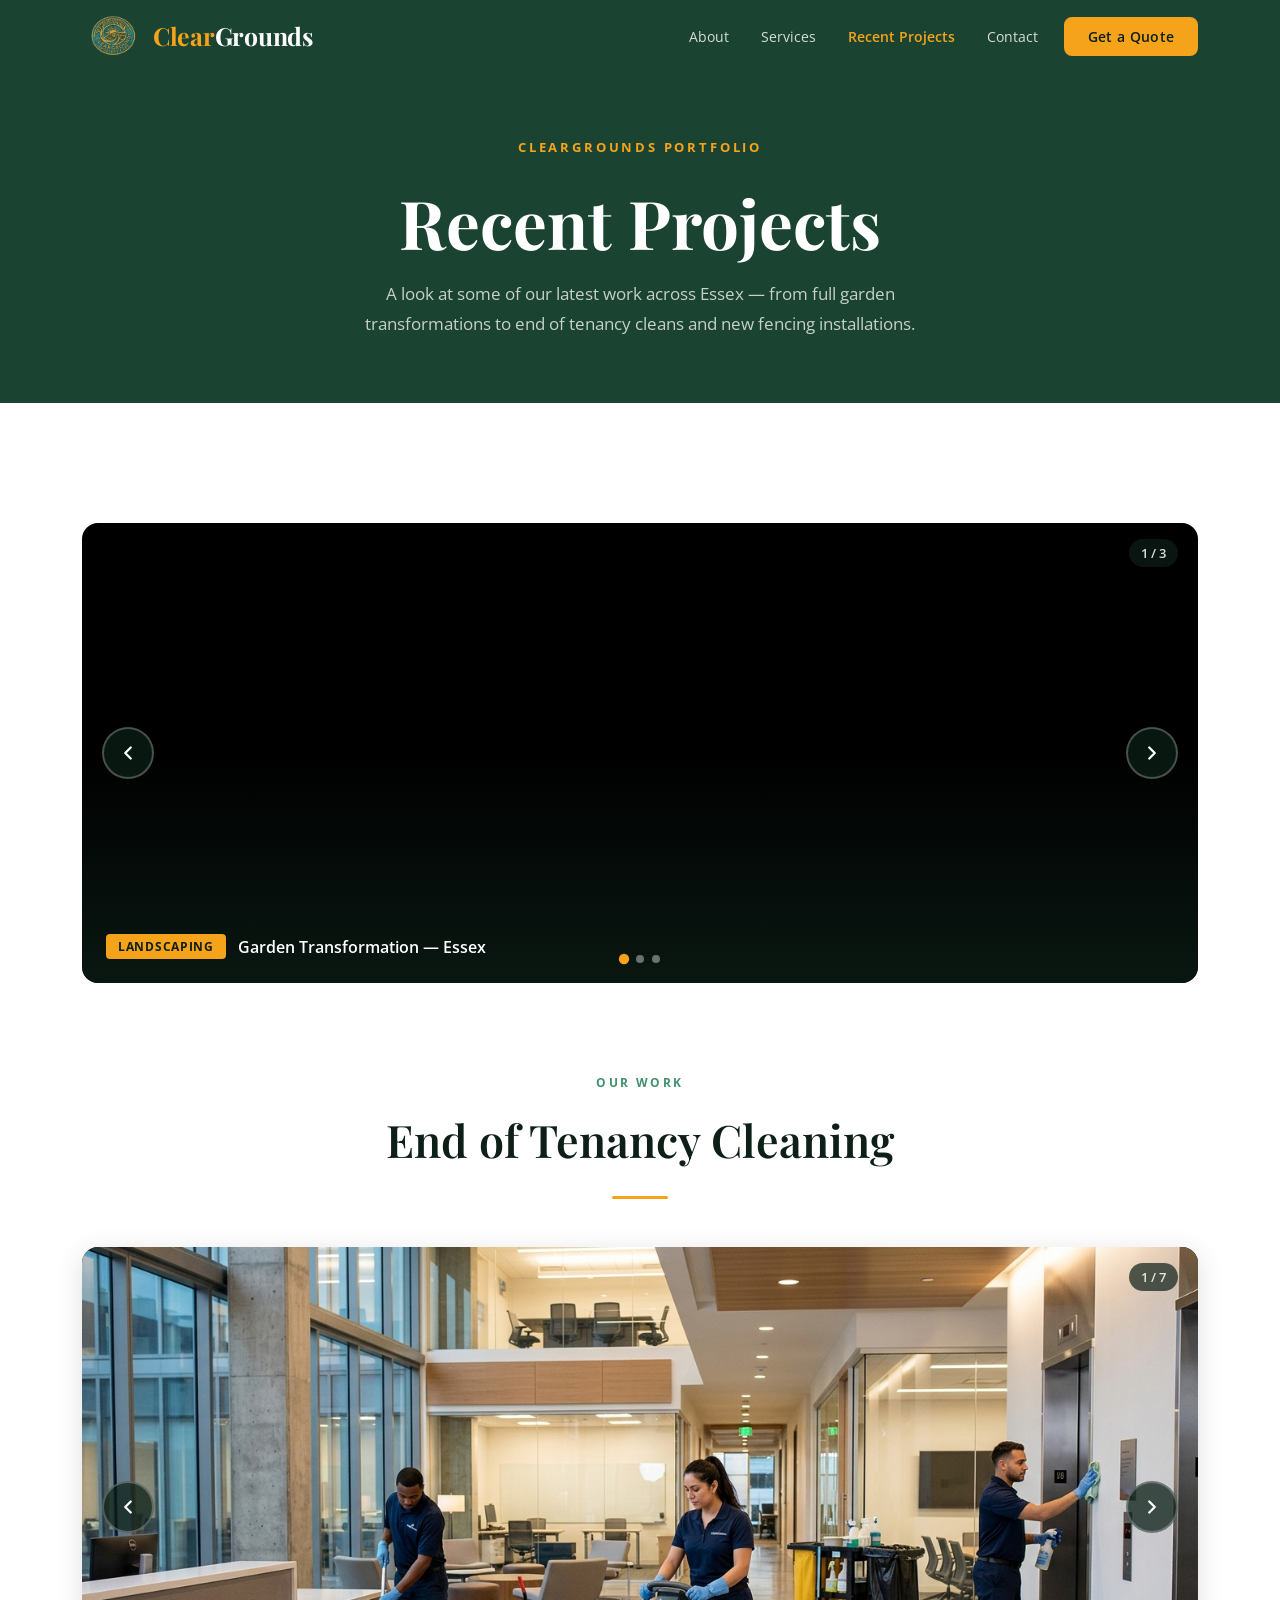
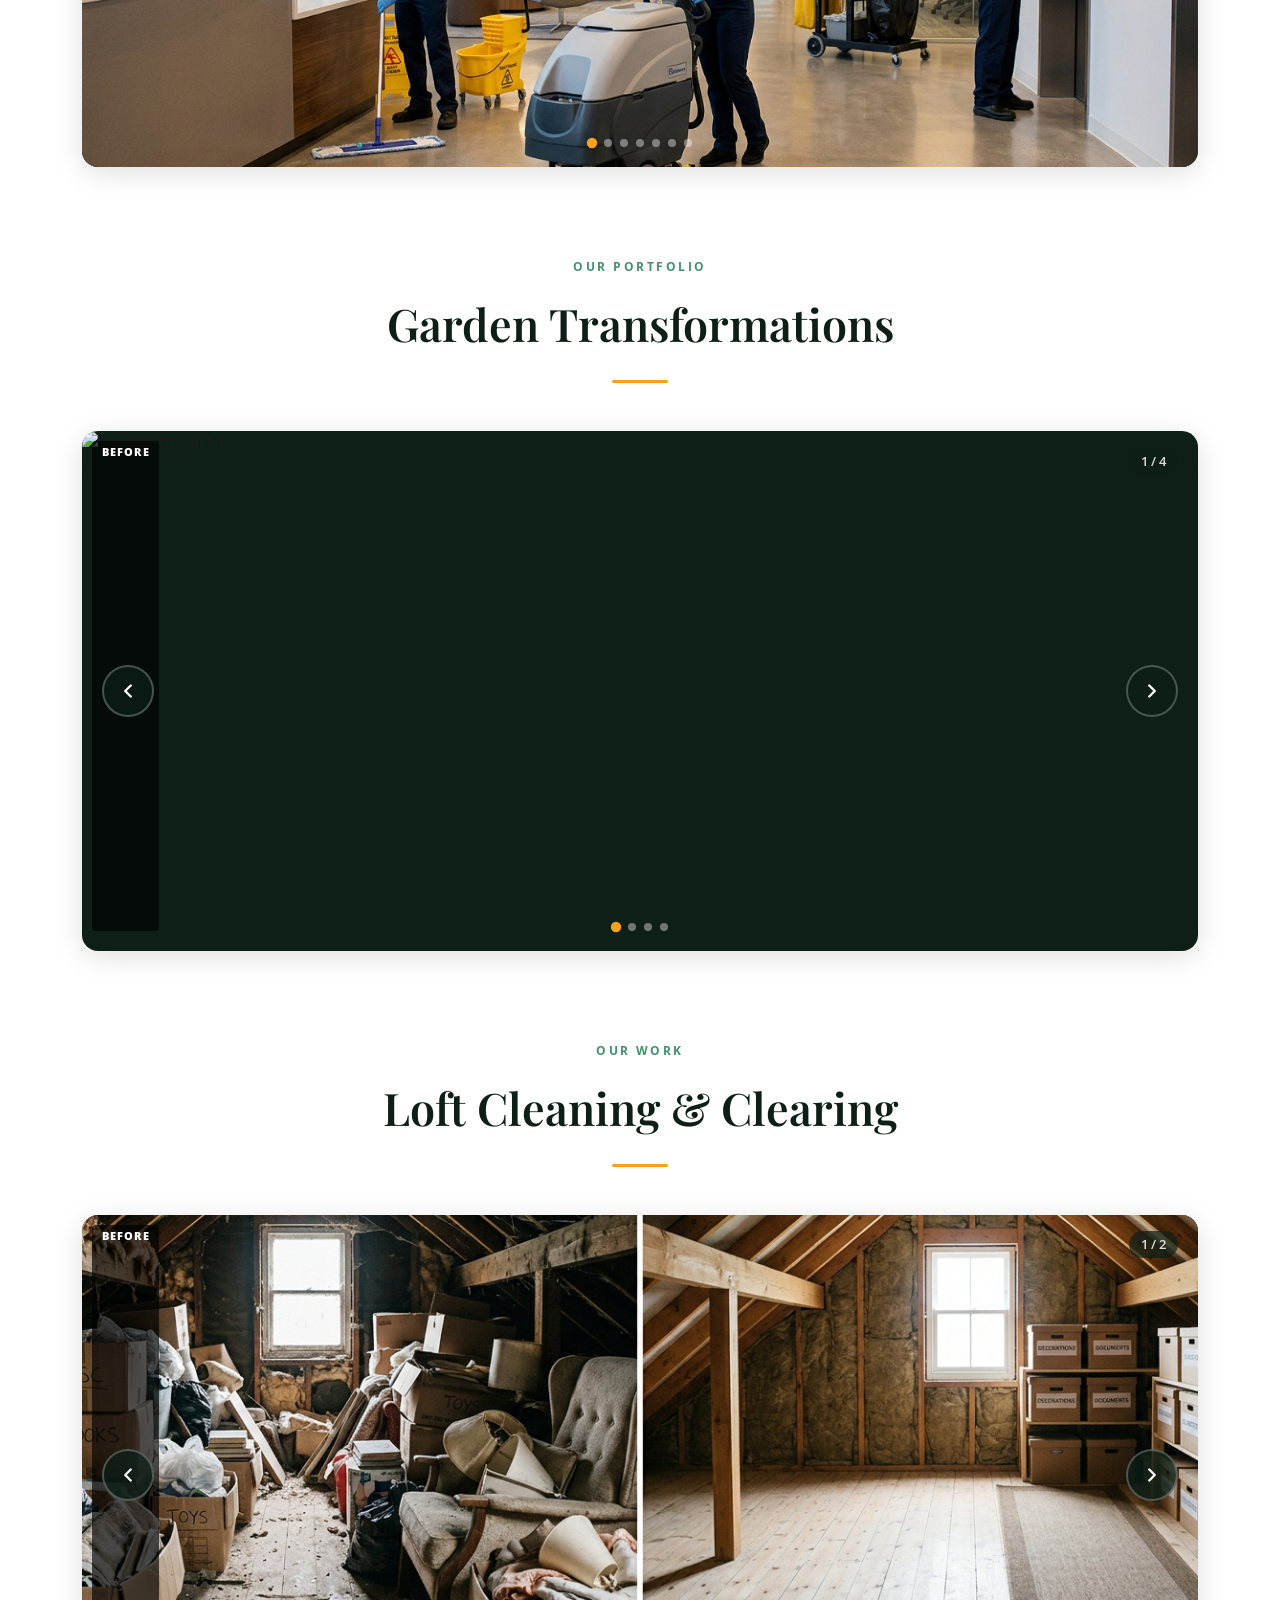
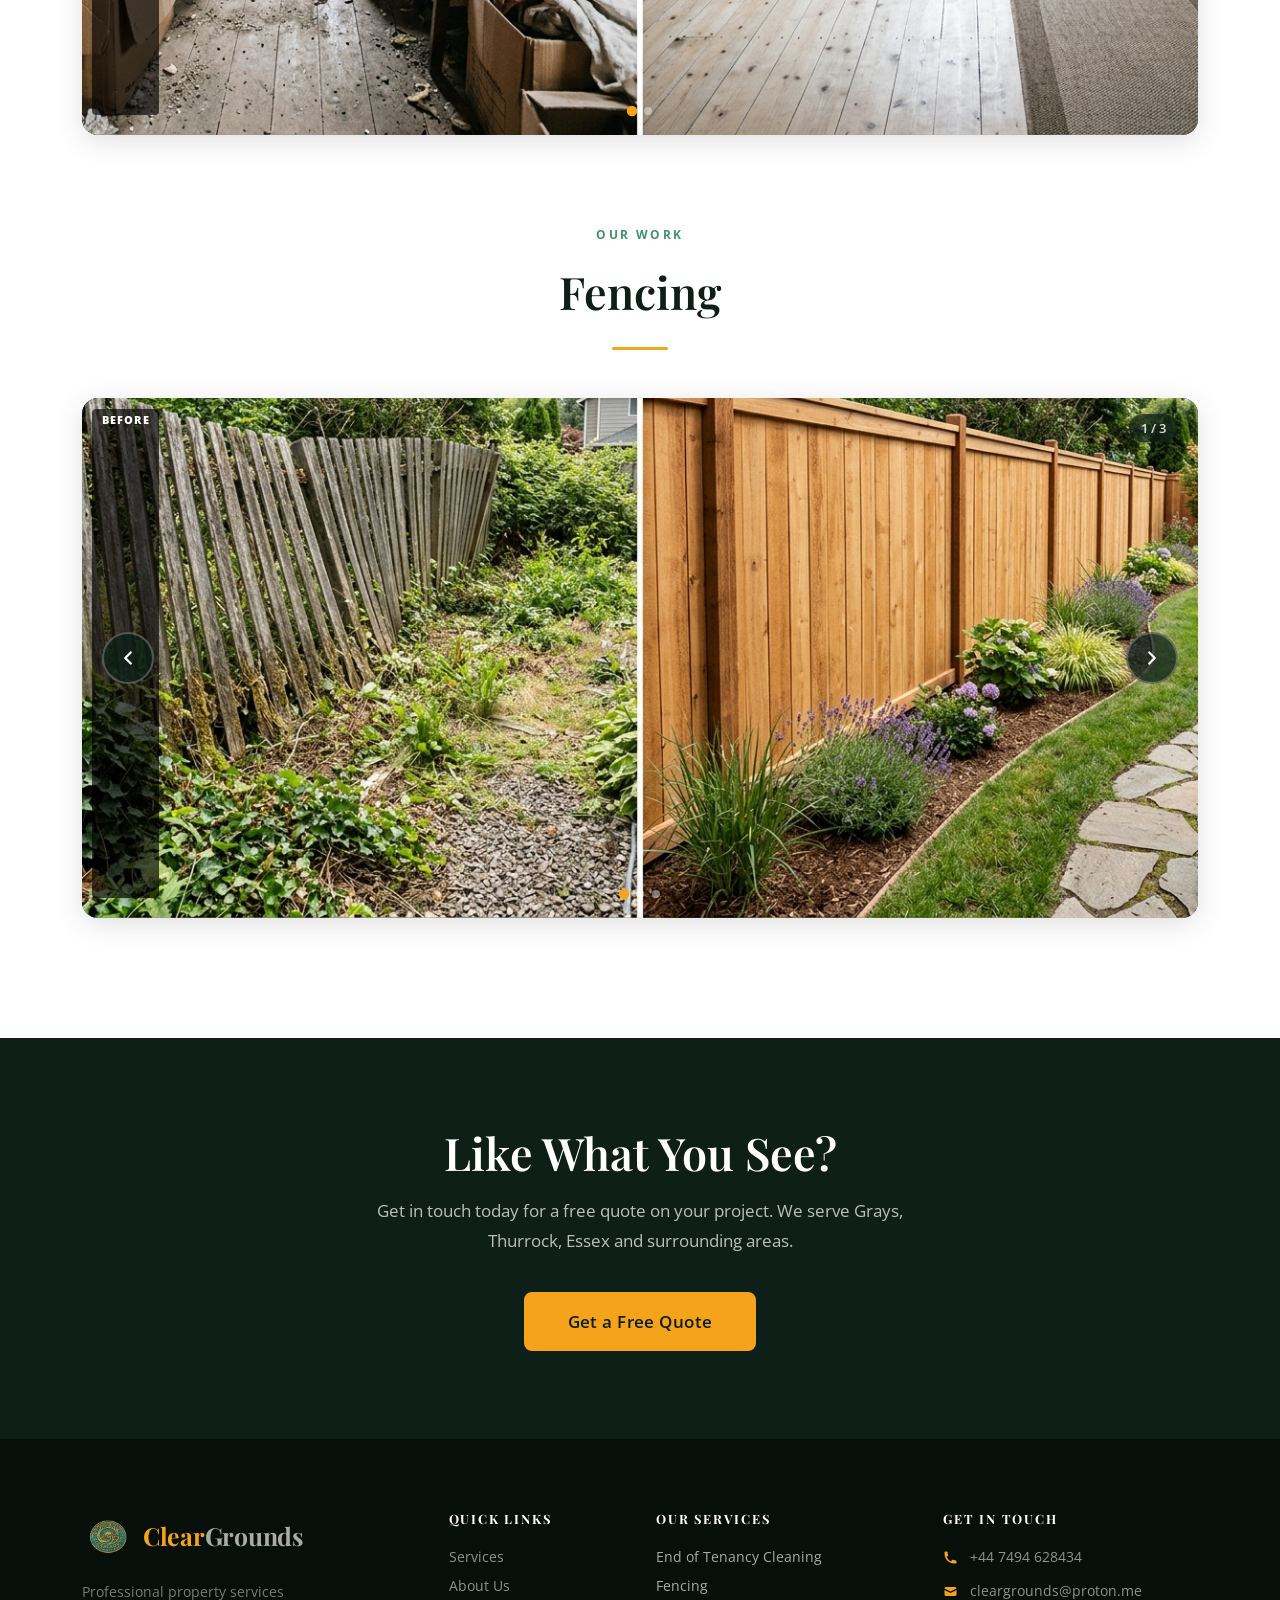
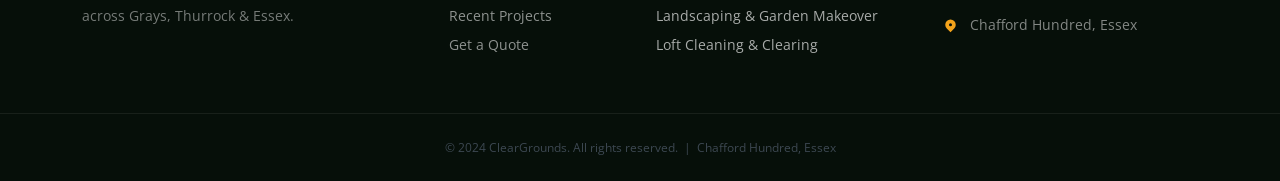
==== projects.html @ d877136d "Use object-fit contain for cleaning 3 collage to show full image Dark green background fills the let" ====
<!DOCTYPE html>
<html lang="en">
<head>
  <meta charset="UTF-8">
  <meta name="viewport" content="width=device-width, initial-scale=1.0">
  <meta name="theme-color" content="#1B4332">
  <meta name="apple-mobile-web-app-status-bar-style" content="black-translucent">
  <meta name="description" content="ClearGrounds Recent Projects: See our latest end of tenancy cleaning, fencing, landscaping and loft clearing work across Essex.">
  <title>Recent Projects | ClearGrounds</title>
  <link rel="preconnect" href="https://fonts.googleapis.com">
  <link rel="preconnect" href="https://fonts.gstatic.com" crossorigin>
  <link href="https://fonts.googleapis.com/css2?family=Playfair+Display:ital,wght@0,400;0,600;0,700;1,400&family=Open+Sans:wght@300;400;600&display=swap" rel="stylesheet">
  <link rel="icon" type="image/jpeg" href="Pictures/newlogo.jpeg">
  <link rel="apple-touch-icon" href="Pictures/newlogo.jpeg">
  <link rel="stylesheet" href="css/style.css">
</head>
<body>

  <!-- ==================== NAVIGATION ==================== -->
  <nav id="navbar">
    <div class="nav-container">
      <a href="index.html" class="logo">
        <span class="logo-img" aria-hidden="true"></span>
        <span class="logo-text"><span class="logo-clear">Clear</span><span class="logo-grounds">Grounds</span></span>
      </a>

      <button class="hamburger" id="hamburger" aria-label="Toggle navigation menu" aria-expanded="false">
        <span></span><span></span><span></span>
      </button>

      <ul class="nav-links" id="nav-links" role="list">
        <li><a href="index.html#about" class="nav-link">About</a></li>
        <li><a href="index.html#services" class="nav-link">Services</a></li>
        <li><a href="projects.html" class="nav-link nav-link-active">Recent Projects</a></li>
        <li><a href="index.html#cta-band" class="nav-link">Contact</a></li>
        <li><a href="#" class="btn btn-primary btn-quote btn-nav-cta">Get a Quote</a></li>
      </ul>
    </div>
  </nav>

  <!-- ==================== PAGE HERO ==================== -->
  <section class="page-hero">
    <div class="page-hero-content">
      <p class="hero-eyebrow">ClearGrounds Portfolio</p>
      <h1>Recent Projects</h1>
      <p class="page-hero-sub">A look at some of our latest work across Essex — from full garden transformations to end of tenancy cleans and new fencing installations.</p>
    </div>
  </section>

  <!-- ==================== PROJECTS CONTENT ==================== -->
  <section id="projects">
    <div class="section-container">

      <!-- Featured Video Slider -->
      <div class="video-slider animate-on-scroll" id="video-slider">
        <div class="video-slides-wrap">

          <div class="video-slide active">
            <video autoplay muted loop playsinline>
              <source src="Pictures/landscaping.mp4" type="video/mp4">
            </video>
            <div class="project-video-overlay"></div>
            <div class="project-video-label">
              <span class="pv-tag">Landscaping</span>
              Garden Transformation &mdash; Essex
            </div>
          </div>

          <div class="video-slide">
            <video playsinline preload="metadata">
              <source src="Pictures/end.mp4" type="video/mp4">
            </video>
            <div class="project-video-overlay"></div>
            <div class="project-video-label">
              <span class="pv-tag">Cleaning</span>
              End of Tenancy Clean &mdash; Essex
            </div>
          </div>

          <div class="video-slide">
            <video playsinline preload="metadata">
              <source src="Pictures/websitelogo.mp4" type="video/mp4">
            </video>
            <div class="project-video-overlay"></div>
            <div class="project-video-label">
              <span class="pv-tag">ClearGrounds</span>
              Professional Property Services &mdash; Essex
            </div>
          </div>

        </div>

        <button class="gallery-arrow gallery-prev" aria-label="Previous video">
          <svg viewBox="0 0 24 24" fill="none"><path d="M15 18l-6-6 6-6" stroke="currentColor" stroke-width="2.5" stroke-linecap="round" stroke-linejoin="round"/></svg>
        </button>
        <button class="gallery-arrow gallery-next" aria-label="Next video">
          <svg viewBox="0 0 24 24" fill="none"><path d="M9 18l6-6-6-6" stroke="currentColor" stroke-width="2.5" stroke-linecap="round" stroke-linejoin="round"/></svg>
        </button>

        <div class="gallery-dots">
          <span class="gallery-dot active"></span>
          <span class="gallery-dot"></span>
          <span class="gallery-dot"></span>
        </div>

        <div class="gallery-counter" id="video-counter">1 / 3</div>
      </div>

      <!-- End of Tenancy Cleaning Section Header -->
      <div class="gallery-header animate-on-scroll">
        <p class="section-label">Our Work</p>
        <h2>End of Tenancy Cleaning</h2>
        <div class="header-rule"></div>
      </div>

      <!-- Cleaning Slider -->
      <div class="gallery-slider animate-on-scroll" id="cleaning-slider">
        <div class="gallery-slides">
          <div class="gallery-slide active">
            <img src="Pictures/cleaning1.jpeg" alt="Cleaning project 1">
          </div>
          <div class="gallery-slide">
            <img src="Pictures/cleaning2.jpeg" alt="Cleaning project 2">
          </div>
          <div class="gallery-slide">
            <img src="Pictures/cleaning 3.jpeg" alt="Cleaning project 3" style="object-fit: contain; background: #0D1F17;">
          </div>
          <div class="gallery-slide">
            <img src="Pictures/cleaning 4.jpeg" alt="Cleaning project 4">
          </div>
          <div class="gallery-slide">
            <img src="Pictures/cleaning 5.jpeg" alt="Cleaning project 5">
          </div>
          <div class="gallery-slide">
            <img src="Pictures/cleaning6.jpeg" alt="Cleaning project 6">
          </div>
          <div class="gallery-slide">
            <img src="Pictures/cleaning7.jpeg" alt="Cleaning project 7">
          </div>
        </div>

        <button class="gallery-arrow gallery-prev" aria-label="Previous image">
          <svg viewBox="0 0 24 24" fill="none"><path d="M15 18l-6-6 6-6" stroke="currentColor" stroke-width="2.5" stroke-linecap="round" stroke-linejoin="round"/></svg>
        </button>
        <button class="gallery-arrow gallery-next" aria-label="Next image">
          <svg viewBox="0 0 24 24" fill="none"><path d="M9 18l6-6-6-6" stroke="currentColor" stroke-width="2.5" stroke-linecap="round" stroke-linejoin="round"/></svg>
        </button>

        <div class="gallery-dots">
          <span class="gallery-dot active"></span>
          <span class="gallery-dot"></span>
          <span class="gallery-dot"></span>
          <span class="gallery-dot"></span>
          <span class="gallery-dot"></span>
          <span class="gallery-dot"></span>
          <span class="gallery-dot"></span>
        </div>

        <div class="gallery-counter" id="cleaning-counter">1 / 7</div>
      </div>

      <!-- Garden Photo Slider -->
      <div class="gallery-header animate-on-scroll">
        <p class="section-label">Our Portfolio</p>
        <h2>Garden Transformations</h2>
        <div class="header-rule"></div>
      </div>

      <div class="gallery-slider animate-on-scroll" id="gallery-slider">
        <div class="gallery-slides">
          <div class="gallery-slide active">
            <img src="Pictures/garden 1.jpeg" alt="Garden project 1">
            <span class="ba-badge ba-before slide-badge">Before</span>
          </div>
          <div class="gallery-slide">
            <img src="Pictures/garden 2.jpeg" alt="Garden project 2">
            <span class="ba-badge ba-before slide-badge">Before</span>
          </div>
          <div class="gallery-slide">
            <img src="Pictures/garden 4.jpeg" alt="Garden project 4" class="crop-bottom">
            <span class="ba-badge ba-before slide-badge">Before</span>
          </div>
          <div class="gallery-slide">
            <img src="Pictures/garden 5.jpeg" alt="Garden project 5" class="crop-top">
            <span class="ba-badge ba-before slide-badge">Before</span>
          </div>
        </div>

        <button class="gallery-arrow gallery-prev" aria-label="Previous image">
          <svg viewBox="0 0 24 24" fill="none"><path d="M15 18l-6-6 6-6" stroke="currentColor" stroke-width="2.5" stroke-linecap="round" stroke-linejoin="round"/></svg>
        </button>
        <button class="gallery-arrow gallery-next" aria-label="Next image">
          <svg viewBox="0 0 24 24" fill="none"><path d="M9 18l6-6-6-6" stroke="currentColor" stroke-width="2.5" stroke-linecap="round" stroke-linejoin="round"/></svg>
        </button>

        <div class="gallery-dots" id="gallery-dots">
          <span class="gallery-dot active"></span>
          <span class="gallery-dot"></span>
          <span class="gallery-dot"></span>
          <span class="gallery-dot"></span>
        </div>

        <div class="gallery-counter" id="gallery-counter">1 / 4</div>
      </div>

      <!-- Loft Section Header -->
      <div class="gallery-header animate-on-scroll">
        <p class="section-label">Our Work</p>
        <h2>Loft Cleaning &amp; Clearing</h2>
        <div class="header-rule"></div>
      </div>

      <!-- Loft Slider -->
      <div class="gallery-slider animate-on-scroll" id="loft-slider">
        <div class="gallery-slides">
          <div class="gallery-slide active">
            <img src="Pictures/loft.jpeg" alt="Loft before clearing" class="crop-top">
            <span class="ba-badge ba-before slide-badge">Before</span>
          </div>
          <div class="gallery-slide">
            <img src="Pictures/loft1.jpeg" alt="Loft after clearing" class="crop-top">
            <span class="ba-badge ba-before slide-badge">Before</span>
          </div>
        </div>

        <button class="gallery-arrow gallery-prev" aria-label="Previous image">
          <svg viewBox="0 0 24 24" fill="none"><path d="M15 18l-6-6 6-6" stroke="currentColor" stroke-width="2.5" stroke-linecap="round" stroke-linejoin="round"/></svg>
        </button>
        <button class="gallery-arrow gallery-next" aria-label="Next image">
          <svg viewBox="0 0 24 24" fill="none"><path d="M9 18l6-6-6-6" stroke="currentColor" stroke-width="2.5" stroke-linecap="round" stroke-linejoin="round"/></svg>
        </button>

        <div class="gallery-dots">
          <span class="gallery-dot active"></span>
          <span class="gallery-dot"></span>
        </div>

        <div class="gallery-counter" id="loft-counter">1 / 2</div>
      </div>

      <!-- Fencing Section Header -->
      <div class="gallery-header animate-on-scroll">
        <p class="section-label">Our Work</p>
        <h2>Fencing</h2>
        <div class="header-rule"></div>
      </div>

      <!-- Fencing Slider -->
      <div class="gallery-slider animate-on-scroll" id="fencing-slider">
        <div class="gallery-slides">
          <div class="gallery-slide active">
            <img src="Pictures/Fencing1.jpeg" alt="Fencing project 1" class="crop-top">
            <span class="ba-badge ba-before slide-badge">Before</span>
          </div>
          <div class="gallery-slide">
            <img src="Pictures/Fencing2.jpeg" alt="Fencing project 2" class="crop-top">
            <span class="ba-badge ba-before slide-badge">Before</span>
          </div>
          <div class="gallery-slide">
            <img src="Pictures/Fencing3.jpeg" alt="Fencing project 3" class="crop-top">
            <span class="ba-badge ba-before slide-badge">Before</span>
          </div>
        </div>

        <button class="gallery-arrow gallery-prev" aria-label="Previous image">
          <svg viewBox="0 0 24 24" fill="none"><path d="M15 18l-6-6 6-6" stroke="currentColor" stroke-width="2.5" stroke-linecap="round" stroke-linejoin="round"/></svg>
        </button>
        <button class="gallery-arrow gallery-next" aria-label="Next image">
          <svg viewBox="0 0 24 24" fill="none"><path d="M9 18l6-6-6-6" stroke="currentColor" stroke-width="2.5" stroke-linecap="round" stroke-linejoin="round"/></svg>
        </button>

        <div class="gallery-dots">
          <span class="gallery-dot active"></span>
          <span class="gallery-dot"></span>
          <span class="gallery-dot"></span>
        </div>

        <div class="gallery-counter" id="fencing-counter">1 / 3</div>
      </div>

    </div>
  </section>

  <!-- ==================== CTA BAND ==================== -->
  <section id="cta-band">
    <div class="section-container">
      <div class="cta-content animate-on-scroll">
        <h2>Like What You See?</h2>
        <p>Get in touch today for a free quote on your project. We serve Grays, Thurrock, Essex and surrounding areas.</p>
        <a href="#" class="btn btn-accent btn-quote">Get a Free Quote</a>
      </div>
    </div>
  </section>

  <!-- ==================== FOOTER ==================== -->
  <footer id="footer">
    <div class="footer-container">
      <div class="footer-brand">
        <a href="index.html" class="logo logo-footer">
          <span class="logo-img" aria-hidden="true"></span>
          <span class="logo-text"><span class="logo-clear">Clear</span><span class="logo-grounds logo-grounds-footer">Grounds</span></span>
        </a>
        <p class="footer-tagline">Professional property services across Grays, Thurrock &amp; Essex.</p>
      </div>
      <div class="footer-col">
        <h4>Quick Links</h4>
        <ul>
          <li><a href="index.html#services">Services</a></li>
          <li><a href="index.html#about">About Us</a></li>
          <li><a href="projects.html">Recent Projects</a></li>
          <li><a href="#" class="btn-quote">Get a Quote</a></li>
        </ul>
      </div>
      <div class="footer-col">
        <h4>Our Services</h4>
        <ul>
          <li>End of Tenancy Cleaning</li>
          <li>Fencing</li>
          <li>Landscaping &amp; Garden Makeover</li>
          <li>Loft Cleaning &amp; Clearing</li>
        </ul>
      </div>
      <div class="footer-col footer-contact">
        <h4>Get In Touch</h4>
        <ul>
          <li>
            <svg viewBox="0 0 20 20" fill="currentColor" aria-hidden="true"><path d="M2 3a1 1 0 011-1h2.153a1 1 0 01.986.836l.74 4.435a1 1 0 01-.54 1.06l-1.548.773a11.037 11.037 0 006.105 6.105l.774-1.548a1 1 0 011.059-.54l4.435.74a1 1 0 01.836.986V17a1 1 0 01-1 1h-2C7.82 18 2 12.18 2 5V3z"/></svg>
            <a href="tel:+447494628434">+44 7494 628434</a>
          </li>
          <li>
            <svg viewBox="0 0 20 20" fill="currentColor" aria-hidden="true"><path d="M2.003 5.884L10 9.882l7.997-3.998A2 2 0 0016 4H4a2 2 0 00-1.997 1.884z"/><path d="M18 8.118l-8 4-8-4V14a2 2 0 002 2h12a2 2 0 002-2V8.118z"/></svg>
            <a href="mailto:cleargrounds@proton.me">cleargrounds@proton.me</a>
          </li>
          <li>
            <svg viewBox="0 0 20 20" fill="currentColor" aria-hidden="true"><path fill-rule="evenodd" d="M5.05 4.05a7 7 0 119.9 9.9L10 18.9l-4.95-4.95a7 7 0 010-9.9zM10 11a2 2 0 100-4 2 2 0 000 4z" clip-rule="evenodd"/></svg>
            <span>Chafford Hundred, Essex</span>
          </li>
        </ul>
      </div>
    </div>
    <div class="footer-bottom">
      <p>&copy; 2024 ClearGrounds. All rights reserved. &nbsp;|&nbsp; Chafford Hundred, Essex</p>
    </div>
  </footer>

  <!-- ==================== QUOTE MODAL ==================== -->
  <div id="quote-modal" class="modal-overlay" role="dialog" aria-modal="true" aria-labelledby="modal-title">
    <div class="modal-box">
      <button class="modal-close" id="modal-close" aria-label="Close modal">&times;</button>
      <div class="modal-icon" aria-hidden="true">
        <svg viewBox="0 0 52 52" fill="none">
          <circle cx="26" cy="26" r="23" stroke="currentColor" stroke-width="2"/>
          <path d="M17 26l7 7 11-14" stroke="currentColor" stroke-width="3" stroke-linecap="round" stroke-linejoin="round"/>
        </svg>
      </div>
      <h2 id="modal-title">Get Your Free Quote</h2>
      <p>Choose how you'd like to reach us, we're ready to help.</p>
      <div class="modal-actions">
        <a href="tel:+447494628434" class="modal-btn modal-btn-call">
          <svg viewBox="0 0 24 24" fill="none" aria-hidden="true">
            <path d="M3 5a2 2 0 012-2h3.28a1 1 0 01.948.684l1.498 4.493a1 1 0 01-.502 1.21l-2.257 1.13a11.042 11.042 0 005.516 5.516l1.13-2.257a1 1 0 011.21-.502l4.493 1.498a1 1 0 01.684.949V19a2 2 0 01-2 2h-1C9.716 21 3 14.284 3 6V5z" stroke="currentColor" stroke-width="2" stroke-linecap="round"/>
          </svg>
          <span><strong>Call Us</strong><small>+44 7494 628434</small></span>
        </a>
        <a href="mailto:cleargrounds@proton.me" class="modal-btn modal-btn-email">
          <svg viewBox="0 0 24 24" fill="none" aria-hidden="true">
            <path d="M3 8l7.89 5.26a2 2 0 002.22 0L21 8M5 19h14a2 2 0 002-2V7a2 2 0 00-2-2H5a2 2 0 00-2 2v10a2 2 0 002 2z" stroke="currentColor" stroke-width="2" stroke-linecap="round" stroke-linejoin="round"/>
          </svg>
          <span><strong>Email Us</strong><small>cleargrounds@proton.me</small></span>
        </a>
      </div>
      <p class="modal-note">We'll get back to you within 24 hours.</p>
    </div>
  </div>

  <script src="js/main.js"></script>
</body>
</html>
---- css/style.css ----
/* ============================================================
   CLEARGROUNDS — STYLESHEET
   Fonts: Playfair Display (headings) + Open Sans (body)
   Colors: Deep Forest Green (#1B4332) + Warm Gold (#F4A31B)
============================================================ */

/* ── ROOT ────────────────────────────────────────────────── */
:root {
  --color-primary:       #1B4332;
  --color-primary-mid:   #2D6A4F;
  --color-primary-light: #40916C;
  --color-accent:        #F4A31B;
  --color-accent-dark:   #D4891A;
  --color-dark:          #0D1F17;
  --color-light:         #F4F7F4;
  --color-white:         #FFFFFF;
  --color-gray:          #6B7280;
  --color-gray-light:    #E5E7EB;

  --font-heading: 'Playfair Display', Georgia, serif;
  --font-body:    'Open Sans', Arial, sans-serif;

  --nav-height:    72px;
  --section-pad:   120px;
  --container-max: 1180px;
  --radius:        8px;
  --radius-lg:     16px;

  --transition: 0.3s ease;
  --shadow-sm:  0 2px 12px rgba(0,0,0,0.07);
  --shadow-md:  0 6px 28px rgba(0,0,0,0.13);
  --shadow-lg:  0 12px 52px rgba(0,0,0,0.2);
}

/* ── RESET ───────────────────────────────────────────────── */
*, *::before, *::after {
  box-sizing: border-box;
  margin: 0;
  padding: 0;
}

html {
  scroll-behavior: smooth;
  font-size: 16px;
  overflow-x: hidden;
  background-color: #1B4332;
}

body {
  font-family: var(--font-body);
  color: #1C1C1C;
  background: var(--color-white);
  -webkit-font-smoothing: antialiased;
  overflow-x: hidden;
  width: 100%;
}

img, video { max-width: 100%; display: block; }
a         { text-decoration: none; color: inherit; }
ul        { list-style: none; }
button    { font-family: var(--font-body); }

/* ── TYPOGRAPHY ──────────────────────────────────────────── */
h1, h2, h3, h4 {
  font-family: var(--font-heading);
  line-height: 1.2;
  color: var(--color-dark);
}
h1 { font-size: clamp(2.4rem, 5.5vw, 4.2rem); font-weight: 700; }
h2 { font-size: clamp(1.9rem, 3.5vw, 2.9rem); font-weight: 600; }
h3 { font-size: 1.35rem; font-weight: 600; }
h4 { font-size: 0.8rem; font-weight: 700; letter-spacing: 0.14em; text-transform: uppercase; }

p { line-height: 1.85; color: #3D4852; margin-bottom: 1rem; }
p:last-child { margin-bottom: 0; }

/* ── BUTTONS ─────────────────────────────────────────────── */
.btn {
  display: inline-flex;
  align-items: center;
  justify-content: center;
  gap: 0.5rem;
  padding: 0.85rem 2.1rem;
  border-radius: var(--radius);
  font-family: var(--font-body);
  font-size: 0.95rem;
  font-weight: 600;
  letter-spacing: 0.025em;
  cursor: pointer;
  transition: all var(--transition);
  border: 2px solid transparent;
  white-space: nowrap;
}

.btn-primary {
  background: var(--color-accent);
  color: var(--color-dark);
  border-color: var(--color-accent);
}
.btn-primary:hover {
  background: var(--color-accent-dark);
  border-color: var(--color-accent-dark);
  transform: translateY(-2px);
  box-shadow: 0 6px 20px rgba(244,163,27,0.45);
}

.btn-outline {
  background: transparent;
  color: var(--color-white);
  border-color: rgba(255,255,255,0.55);
}
.btn-outline:hover {
  background: rgba(255,255,255,0.12);
  border-color: var(--color-white);
}

.btn-accent {
  background: var(--color-accent);
  color: var(--color-dark);
  border-color: var(--color-accent);
  font-size: 1.05rem;
  padding: 1rem 2.6rem;
}
.btn-accent:hover {
  background: var(--color-white);
  color: var(--color-primary);
  border-color: var(--color-white);
  transform: translateY(-2px);
  box-shadow: var(--shadow-md);
}

/* ── SHARED SECTION UTILITIES ────────────────────────────── */
.section-container {
  max-width: var(--container-max);
  margin: 0 auto;
  padding: var(--section-pad) 2rem;
}

.section-label {
  display: block;
  font-size: 0.78rem;
  font-weight: 700;
  letter-spacing: 0.2em;
  text-transform: uppercase;
  color: var(--color-primary-light);
  margin-bottom: 1.2rem;
}

.section-header {
  text-align: center;
  margin-bottom: 5rem;
}

.header-rule {
  width: 56px;
  height: 3px;
  background: var(--color-accent);
  border-radius: 2px;
  margin: 1.8rem auto 0;
}

.about-right .header-rule { margin-left: 0; }

/* ── SCROLL ANIMATIONS ───────────────────────────────────── */
.animate-on-scroll {
  opacity: 0;
  transform: translateY(30px);
  transition: opacity 0.65s ease, transform 0.65s ease;
}
.animate-on-scroll.visible {
  opacity: 1;
  transform: translateY(0);
}
.services-grid .animate-on-scroll:nth-child(2) { transition-delay: 0.1s; }
.services-grid .animate-on-scroll:nth-child(3) { transition-delay: 0.2s; }
.services-grid .animate-on-scroll:nth-child(4) { transition-delay: 0.3s; }
.why-grid .animate-on-scroll:nth-child(2)      { transition-delay: 0.12s; }
.why-grid .animate-on-scroll:nth-child(3)      { transition-delay: 0.24s; }


/* ============================================================
   NAVIGATION
============================================================ */
#navbar {
  position: fixed;
  top: 0;
  left: 0;
  right: 0;
  z-index: 900;
  height: var(--nav-height);
  background: transparent;
  transition: background var(--transition), box-shadow var(--transition);
}
#navbar.scrolled {
  background: var(--color-primary);
  box-shadow: 0 2px 24px rgba(0,0,0,0.28);
}

.nav-container {
  max-width: var(--container-max);
  margin: 0 auto;
  padding: 0 2rem;
  height: 100%;
  display: flex;
  align-items: center;
  justify-content: space-between;
  gap: 2rem;
}

/* Logo */
.logo-img {
  display: block;
  width: 62px;
  height: 62px;
  border-radius: 50%;
  background: url('../Pictures/newlogo.jpeg') center / 120% auto no-repeat;
  flex-shrink: 0;
}
.logo-footer .logo-img { width: 52px; height: 52px; }
@media (max-width: 768px) { .logo-img { width: 52px; height: 52px; } }

.logo {
  display: flex;
  align-items: center;
  gap: 0.55rem;
  flex-shrink: 0;
}
.logo-icon {
  width: 30px;
  height: 30px;
  color: var(--color-accent);
  flex-shrink: 0;
}
.logo-text {
  font-family: var(--font-heading);
  font-size: 1.55rem;
  font-weight: 700;
  line-height: 1;
  letter-spacing: -0.01em;
}
.logo-clear    { color: var(--color-accent); }
.logo-grounds  { color: var(--color-white); }

/* Nav links */
.nav-links {
  display: flex;
  align-items: center;
  gap: 0.2rem;
}
.nav-link {
  padding: 0.5rem 0.9rem;
  color: rgba(255,255,255,0.82);
  font-size: 0.88rem;
  font-weight: 400;
  border-radius: var(--radius);
  transition: color var(--transition), background var(--transition);
}
.nav-link:hover {
  color: var(--color-white);
  background: rgba(255,255,255,0.1);
}
.btn-nav-cta {
  padding: 0.5rem 1.35rem;
  font-size: 0.88rem;
  margin-left: 0.5rem;
}

/* Hamburger */
.hamburger {
  display: none;
  flex-direction: column;
  justify-content: center;
  gap: 6px;
  background: none;
  border: none;
  cursor: pointer;
  padding: 0.5rem;
  min-width: 44px;
  min-height: 44px;
  align-items: center;
  z-index: 10;
}
.hamburger span {
  display: block;
  width: 28px;
  height: 3px;
  background: var(--color-white);
  border-radius: 3px;
  transition: all var(--transition);
  flex-shrink: 0;
}
.hamburger.open span:nth-child(1) { transform: translateY(9px) rotate(45deg); }
.hamburger.open span:nth-child(2) { opacity: 0; transform: scaleX(0); }
.hamburger.open span:nth-child(3) { transform: translateY(-9px) rotate(-45deg); }


/* ============================================================
   HERO
============================================================ */
#hero {
  position: relative;
  min-height: 100vh;
  min-height: 100dvh;
  display: flex;
  align-items: center;
  justify-content: center;
  overflow: hidden;
  width: 100%;
  /* Animated gradient — shows as fallback if video fails, or base layer */
  background: linear-gradient(135deg, #060F09 0%, #1B4332 40%, #2D6A4F 70%, #0D2B1E 100%);
  background-size: 350% 350%;
  animation: gradientShift 14s ease infinite;
}

@keyframes gradientShift {
  0%   { background-position: 0% 40%; }
  50%  { background-position: 100% 60%; }
  100% { background-position: 0% 40%; }
}

.hero-video {
  position: absolute;
  inset: 0;
  width: 100%;
  height: 100%;
  object-fit: cover;
  object-position: center center;
  z-index: 1;
}

.hero-overlay {
  position: absolute;
  inset: 0;
  z-index: 2;
  background: linear-gradient(
    to bottom,
    rgba(9, 24, 16, 0.52) 0%,
    rgba(9, 24, 16, 0.68) 55%,
    rgba(9, 24, 16, 0.82) 100%
  );
}

.hero-content {
  position: relative;
  z-index: 3;
  text-align: center;
  max-width: 840px;
  padding: calc(var(--nav-height) + 2rem) 2rem 4rem;
  width: 100%;
}

.hero-eyebrow {
  font-size: 0.8rem;
  font-weight: 700;
  letter-spacing: 0.22em;
  text-transform: uppercase;
  color: var(--color-accent);
  margin-bottom: 1.4rem;
}

.hero-title {
  color: var(--color-white);
  margin-bottom: 1.3rem;
  text-shadow: 0 2px 24px rgba(0,0,0,0.5);
  line-height: 1.15;
}

.hero-subtitle {
  font-size: clamp(1rem, 2vw, 1.2rem);
  color: rgba(255,255,255,0.82);
  max-width: 620px;
  margin: 0 auto 2.8rem;
}

.hero-actions {
  display: flex;
  gap: 1rem;
  justify-content: center;
  flex-wrap: wrap;
}

/* Scroll chevron */
.scroll-indicator {
  position: absolute;
  bottom: 2.5rem;
  left: 50%;
  transform: translateX(-50%);
  z-index: 3;
  opacity: 0.65;
  transition: opacity var(--transition);
}
.scroll-indicator:hover { opacity: 1; }

.scroll-arrow {
  display: block;
  width: 22px;
  height: 22px;
  border-right: 2px solid var(--color-white);
  border-bottom: 2px solid var(--color-white);
  transform: rotate(45deg);
  animation: scrollBounce 1.8s ease infinite;
}

@keyframes scrollBounce {
  0%, 100% { transform: rotate(45deg) translate(0, 0); opacity: 0.65; }
  50%       { transform: rotate(45deg) translate(5px, 5px); opacity: 1; }
}


/* ============================================================
   SERVICES
============================================================ */
#services {
  background: var(--color-light);
}

.services-grid {
  display: grid;
  grid-template-columns: repeat(2, 1fr);
  gap: 2rem;
}

.service-card {
  background: var(--color-white);
  border-radius: var(--radius-lg);
  padding: 2.6rem 2.4rem;
  border-top: 4px solid var(--color-accent);
  box-shadow: var(--shadow-sm);
  transition: transform var(--transition), box-shadow var(--transition);
  display: flex;
  flex-direction: column;
  overflow: hidden;
}
.service-card:hover {
  transform: translateY(-7px);
  box-shadow: var(--shadow-lg);
}

/* Card image slider */
.card-slider { position: relative; }

.card-slider .slide {
  position: absolute;
  inset: 0;
  width: 100%;
  height: 100%;
  object-fit: cover;
  object-position: center;
  opacity: 0;
  transition: opacity 0.8s ease;
}
.card-slider .slide.active { opacity: 1; position: relative; }

.slider-dots {
  position: absolute;
  bottom: 0.6rem;
  left: 50%;
  transform: translateX(-50%);
  display: flex;
  gap: 5px;
  z-index: 2;
}
.slider-dot {
  width: 6px;
  height: 6px;
  border-radius: 50%;
  background: rgba(255,255,255,0.5);
  transition: background var(--transition);
  cursor: pointer;
}
.slider-dot.active { background: var(--color-accent); }

/* Card image */
.card-img-wrap {
  margin: -2.6rem -2.4rem 2rem;
  height: 210px;
  overflow: hidden;
  border-radius: calc(var(--radius-lg) - 1px) calc(var(--radius-lg) - 1px) 0 0;
}
.card-img-wrap img {
  width: 100%;
  height: 100%;
  object-fit: cover;
  object-position: center;
  transition: transform 0.55s ease;
  display: block;
}
.service-card:hover .card-img-wrap img {
  transform: scale(1.07);
}

.card-icon {
  width: 64px;
  height: 64px;
  background: var(--color-primary);
  border-radius: var(--radius);
  display: flex;
  align-items: center;
  justify-content: center;
  margin-bottom: 1.6rem;
  flex-shrink: 0;
}
.card-icon svg {
  width: 34px;
  height: 34px;
  color: var(--color-accent);
}

.service-card h3 {
  margin-bottom: 1rem;
  color: var(--color-primary);
  font-size: 1.3rem;
}

.card-detail {
  font-size: 0.875rem;
  color: var(--color-gray);
  font-style: italic;
  margin-top: 0.5rem;
}

.card-more.hidden { display: none; }

/* Landscaping expanded content */
.card-section-title {
  display: block;
  font-family: var(--font-heading);
  font-size: 0.78rem;
  font-weight: 700;
  text-transform: uppercase;
  letter-spacing: 0.12em;
  color: var(--color-primary);
  margin-top: 1.4rem;
  margin-bottom: 0.5rem;
  padding-bottom: 0.35rem;
  border-bottom: 2px solid var(--color-accent);
}
.card-sub-label {
  display: block;
  font-weight: 600;
  font-size: 0.875rem;
  color: var(--color-dark);
  margin-top: 0.8rem;
  margin-bottom: 0.25rem;
}
.card-service-list {
  list-style: none;
  padding: 0;
  margin: 0 0 0.4rem 0;
}
.card-service-list li {
  font-size: 0.875rem;
  color: #555;
  padding: 0.18rem 0 0.18rem 1.2rem;
  position: relative;
  line-height: 1.5;
}
.card-service-list li::before {
  content: '—';
  position: absolute;
  left: 0;
  color: var(--color-accent);
  font-weight: 700;
}

.read-more-btn {
  background: none;
  border: none;
  color: var(--color-primary-light);
  font-size: 0.875rem;
  font-weight: 600;
  cursor: pointer;
  padding: 0.5rem 0;
  text-align: left;
  transition: color var(--transition);
  margin-top: 0.3rem;
}
.read-more-btn:hover { color: var(--color-accent); }

.card-cta {
  display: inline-flex;
  align-items: center;
  gap: 0.3rem;
  color: var(--color-primary);
  font-weight: 600;
  font-size: 0.9rem;
  margin-top: auto;
  padding-top: 1.6rem;
  transition: color var(--transition), gap var(--transition);
}
.card-cta:hover { color: var(--color-accent); gap: 0.55rem; }


/* ============================================================
   PAGE HERO (projects page)
============================================================ */
.page-hero {
  background: var(--color-primary);
  padding: calc(var(--nav-height) + 4rem) 2rem 4rem;
  text-align: center;
}
.page-hero h1 { color: var(--color-white); margin-bottom: 1rem; }
.page-hero-sub {
  color: rgba(255,255,255,0.75);
  max-width: 600px;
  margin: 0 auto;
  font-size: 1.05rem;
  line-height: 1.8;
}

/* Active nav link */
.nav-link-active {
  color: var(--color-accent) !important;
  font-weight: 600;
}

/* Projects coming soon */
.projects-coming-soon {
  text-align: center;
  padding: 2.5rem;
  background: var(--color-light);
  border-radius: var(--radius-lg);
  margin-bottom: 2rem;
}
.projects-coming-soon p {
  color: var(--color-gray);
  margin-bottom: 1.5rem;
  font-size: 1rem;
}

/* Photo gallery slider */
.gallery-header { text-align: center; margin: 5.5rem 0 3rem; }

.gallery-slider {
  position: relative;
  border-radius: var(--radius-lg);
  overflow: hidden;
  box-shadow: var(--shadow-md);
  background: var(--color-dark);
  user-select: none;
}

.gallery-slides { position: relative; width: 100%; height: 520px; }

.gallery-slide {
  position: absolute;
  inset: 0;
  opacity: 0;
  transition: opacity 0.55s ease;
}
.gallery-slide.active { opacity: 1; }
.gallery-slide img {
  width: 100%;
  height: 100%;
  object-fit: cover;
  object-position: center;
  display: block;
}
/* Anchor cleaning images to top so heads are never cropped */
#cleaning-card-slider .slide { object-position: top; }
#cleaning-slider .gallery-slide img { object-position: top; }

/* Crop embedded text from images — stronger scale on mobile */
.crop-top {
  object-position: bottom !important;
  transform: scale(1.18);
  transform-origin: bottom center;
}
.crop-bottom {
  object-position: top !important;
  transform: scale(1.18);
  transform-origin: top center;
}

/* Arrow buttons */
.gallery-arrow {
  position: absolute;
  top: 50%;
  transform: translateY(-50%);
  z-index: 10;
  background: rgba(13,31,23,0.75);
  border: 2px solid rgba(255,255,255,0.25);
  color: var(--color-white);
  width: 52px;
  height: 52px;
  border-radius: 50%;
  display: flex;
  align-items: center;
  justify-content: center;
  cursor: pointer;
  transition: background var(--transition), border-color var(--transition), transform var(--transition);
}
.gallery-arrow:hover {
  background: var(--color-primary);
  border-color: var(--color-accent);
  transform: translateY(-50%) scale(1.08);
}
.gallery-arrow svg { width: 22px; height: 22px; }
.gallery-prev { left: 1.25rem; }
.gallery-next { right: 1.25rem; }

/* Dots */
.gallery-dots {
  position: absolute;
  bottom: 1.25rem;
  left: 50%;
  transform: translateX(-50%);
  display: flex;
  gap: 8px;
  z-index: 10;
}
.gallery-dot {
  width: 8px;
  height: 8px;
  border-radius: 50%;
  background: rgba(255,255,255,0.4);
  cursor: pointer;
  transition: background var(--transition), transform var(--transition);
}
.gallery-dot.active {
  background: var(--color-accent);
  transform: scale(1.3);
}

/* Before/After badge inside slide */
.slide-badge {
  position: absolute;
  bottom: 1.25rem;
  left: 1.25rem;
  z-index: 5;
  font-size: 0.8rem;
  padding: 0.3rem 0.8rem;
  border-radius: 4px;
  font-weight: 700;
  letter-spacing: 0.08em;
  text-transform: uppercase;
}

/* Counter */
.gallery-counter {
  position: absolute;
  top: 1rem;
  right: 1.25rem;
  background: rgba(13,31,23,0.7);
  color: rgba(255,255,255,0.85);
  font-size: 0.8rem;
  font-weight: 600;
  padding: 0.3rem 0.75rem;
  border-radius: 20px;
  z-index: 10;
}

/* ============================================================
   RECENT PROJECTS
============================================================ */
#projects { background: var(--color-white); }

/* Featured video */
.project-video-wrap {
  position: relative;
  height: 400px;
  border-radius: var(--radius-lg);
  overflow: hidden;
  margin-bottom: 2.5rem;
}
.project-video-wrap video {
  width: 100%;
  height: 100%;
  object-fit: cover;
  object-position: center;
}
.project-video-overlay {
  position: absolute;
  inset: 0;
  background: linear-gradient(to top, rgba(13,31,23,0.75) 0%, transparent 50%);
}
.project-video-label {
  position: absolute;
  bottom: 1.5rem;
  left: 1.5rem;
  color: var(--color-white);
  font-size: 1rem;
  font-weight: 600;
  display: flex;
  align-items: center;
  gap: 0.75rem;
}
.pv-tag {
  background: var(--color-accent);
  color: var(--color-dark);
  padding: 0.25rem 0.75rem;
  border-radius: 4px;
  font-size: 0.75rem;
  font-weight: 700;
  letter-spacing: 0.06em;
  text-transform: uppercase;
}

/* Video slider */
.video-slider {
  position: relative;
  border-radius: var(--radius-lg);
  overflow: hidden;
  margin-bottom: 2.5rem;
  background: #000;
  user-select: none;
}
.video-slides-wrap { position: relative; width: 100%; height: 460px; }
.video-slide {
  position: absolute;
  inset: 0;
  opacity: 0;
  transition: opacity 0.55s ease;
  pointer-events: none;
}
.video-slide.active {
  opacity: 1;
  pointer-events: auto;
}
.video-slide video {
  width: 100%;
  height: 100%;
  object-fit: cover;
  object-position: center;
  display: block;
}

/* Before / After grid */
.projects-grid {
  display: grid;
  grid-template-columns: repeat(2, 1fr);
  gap: 2rem;
}

.project-card {
  background: var(--color-white);
  border-radius: var(--radius-lg);
  overflow: hidden;
  box-shadow: var(--shadow-sm);
  transition: transform var(--transition), box-shadow var(--transition);
}
.project-card:hover {
  transform: translateY(-5px);
  box-shadow: var(--shadow-lg);
}
.project-card-full {
  grid-column: 1 / -1;
}
.project-card-full .before-after {
  height: 520px;
}

.project-service-tag {
  padding: 0.85rem 1.25rem;
  background: var(--color-primary);
  color: var(--color-white);
  font-size: 0.82rem;
  font-weight: 700;
  letter-spacing: 0.06em;
  text-transform: uppercase;
}

.before-after {
  display: flex;
  height: 230px;
}

.ba-half {
  position: relative;
  flex: 1;
  overflow: hidden;
}
.ba-half + .ba-half {
  border-left: 3px solid var(--color-white);
}
.ba-half img {
  width: 100%;
  height: 100%;
  object-fit: cover;
  object-position: center;
  transition: transform 0.55s ease;
  display: block;
}
.project-card:hover .ba-half img { transform: scale(1.06); }

.ba-badge {
  position: absolute;
  top: 0.65rem;
  left: 0.65rem;
  padding: 0.2rem 0.6rem;
  border-radius: 4px;
  font-size: 0.7rem;
  font-weight: 800;
  letter-spacing: 0.1em;
  text-transform: uppercase;
}
.ba-before,
.ba-after {
  background: rgba(0,0,0,0.65);
  color: var(--color-white);
}

/* ============================================================
   WHY CHOOSE US
============================================================ */
#why-us {
  background: var(--color-primary);
}
#why-us .section-container {
  padding-top: 80px;
  padding-bottom: 80px;
}

.why-header { margin-bottom: 3.5rem; }
.why-label  { color: var(--color-accent); }
.why-title  { color: var(--color-white); }
.why-header .header-rule { margin: 1.3rem auto 0; }

.why-grid {
  display: grid;
  grid-template-columns: repeat(3, 1fr);
  gap: 2.5rem;
}

.why-item { text-align: center; }

.why-icon {
  width: 72px;
  height: 72px;
  margin: 0 auto 1.5rem;
  color: var(--color-accent);
}
.why-icon svg { width: 100%; height: 100%; }

.why-item h3 {
  color: var(--color-white);
  margin-bottom: 0.8rem;
  font-size: 1.2rem;
}
.why-item p {
  color: rgba(255,255,255,0.75);
  font-size: 0.95rem;
  margin: 0;
  line-height: 1.7;
}


/* ============================================================
   ABOUT
============================================================ */
#about {
  background: var(--color-white);
}

.about-grid {
  display: grid;
  grid-template-columns: 1fr 1.65fr;
  gap: 5rem;
  align-items: center;
}

.about-accent-block {
  background: var(--color-primary);
  border-radius: var(--radius-lg);
  padding: 3.2rem 2.8rem;
  position: relative;
  overflow: hidden;
}
.about-accent-block::before {
  content: '\201C';
  position: absolute;
  top: -1.5rem;
  left: 1rem;
  font-family: var(--font-heading);
  font-size: 14rem;
  color: rgba(255,255,255,0.05);
  line-height: 1;
  pointer-events: none;
  user-select: none;
}

.about-quote {
  font-family: var(--font-heading);
  font-size: 1.55rem;
  font-style: italic;
  color: var(--color-white);
  line-height: 1.5;
  margin-bottom: 1.6rem;
}

.about-accent-line {
  width: 48px;
  height: 3px;
  background: var(--color-accent);
  border-radius: 2px;
  margin-bottom: 1.6rem;
}

.about-location {
  font-size: 0.8rem;
  letter-spacing: 0.15em;
  text-transform: uppercase;
  color: var(--color-accent);
  font-weight: 700;
  margin: 0;
}

.about-right h2  { margin-bottom: 0.75rem; }
.about-right p   { font-size: 0.975rem; margin-bottom: 1.1rem; }
.about-right .btn { margin-top: 0.5rem; }


/* ============================================================
   CTA BAND
============================================================ */
#cta-band {
  background: var(--color-dark);
  text-align: center;
}
#cta-band .section-container {
  padding-top: 88px;
  padding-bottom: 88px;
}

.cta-content h2 {
  color: var(--color-white);
  margin-bottom: 1rem;
}
.cta-content p {
  color: rgba(255,255,255,0.72);
  max-width: 580px;
  margin: 0 auto 2.2rem;
  font-size: 1.05rem;
  line-height: 1.8;
}


/* ============================================================
   FOOTER
============================================================ */
footer {
  background: #060F09;
  color: rgba(255,255,255,0.65);
}

.footer-container {
  max-width: var(--container-max);
  margin: 0 auto;
  padding: 4.5rem 2rem 3rem;
  display: grid;
  grid-template-columns: 2fr 1fr 1.5fr 1.6fr;
  gap: 3rem;
}

.footer-brand .logo   { margin-bottom: 1.1rem; }
.footer-tagline       { font-size: 0.875rem; color: rgba(255,255,255,0.45); line-height: 1.7; max-width: 240px; }
.logo-grounds-footer  { color: rgba(255,255,255,0.65); }

.footer-col h4 {
  color: var(--color-white);
  margin-bottom: 1.3rem;
}

.footer-col ul li {
  margin-bottom: 0.65rem;
  font-size: 0.875rem;
}
.footer-col ul li a {
  color: rgba(255,255,255,0.55);
  transition: color var(--transition);
}
.footer-col ul li a:hover { color: var(--color-accent); }

/* Contact column */
.footer-contact ul li {
  display: flex;
  align-items: flex-start;
  gap: 0.75rem;
  margin-bottom: 0.95rem;
}
.footer-contact svg {
  width: 15px;
  height: 15px;
  flex-shrink: 0;
  margin-top: 3px;
  color: var(--color-accent);
}
.footer-contact a { color: rgba(255,255,255,0.6); transition: color var(--transition); }
.footer-contact a:hover { color: var(--color-accent); }
.footer-contact span { color: rgba(255,255,255,0.5); }

.footer-bottom {
  border-top: 1px solid rgba(255,255,255,0.07);
  padding: 1.4rem 2rem;
  text-align: center;
  font-size: 0.78rem;
  color: rgba(255,255,255,0.3);
}


/* ============================================================
   MODAL
============================================================ */
.modal-overlay {
  position: fixed;
  inset: 0;
  z-index: 2000;
  background: rgba(6, 15, 9, 0.8);
  display: flex;
  align-items: center;
  justify-content: center;
  padding: 1rem;
  opacity: 0;
  visibility: hidden;
  transition: opacity 0.3s ease, visibility 0.3s ease;
  backdrop-filter: blur(5px);
  -webkit-backdrop-filter: blur(5px);
}
.modal-overlay.open {
  opacity: 1;
  visibility: visible;
}

.modal-box {
  background: var(--color-white);
  border-radius: var(--radius-lg);
  padding: 3.2rem 2.8rem 2.8rem;
  max-width: 460px;
  width: 100%;
  position: relative;
  text-align: center;
  transform: scale(0.88) translateY(20px);
  transition: transform 0.3s cubic-bezier(0.34, 1.56, 0.64, 1);
  box-shadow: var(--shadow-lg);
}
.modal-overlay.open .modal-box {
  transform: scale(1) translateY(0);
}

.modal-close {
  position: absolute;
  top: 1rem;
  right: 1.4rem;
  background: none;
  border: none;
  font-size: 1.8rem;
  color: var(--color-gray);
  cursor: pointer;
  line-height: 1;
  transition: color var(--transition), transform var(--transition);
  padding: 0;
}
.modal-close:hover { color: var(--color-dark); transform: rotate(90deg); }

.modal-icon {
  width: 62px;
  height: 62px;
  margin: 0 auto 1.6rem;
  color: var(--color-primary);
}
.modal-icon svg { width: 100%; height: 100%; }

.modal-box h2 {
  font-size: 1.9rem;
  color: var(--color-primary);
  margin-bottom: 0.5rem;
}

.modal-box > p {
  color: var(--color-gray);
  margin-bottom: 2rem;
  font-size: 0.95rem;
}

.modal-actions {
  display: flex;
  flex-direction: column;
  gap: 1rem;
  margin-bottom: 1.6rem;
}

.modal-btn {
  display: flex;
  align-items: center;
  gap: 1rem;
  padding: 1.1rem 1.5rem;
  border-radius: var(--radius);
  transition: all var(--transition);
  text-align: left;
  font-family: var(--font-body);
  border: 1.5px solid transparent;
}
.modal-btn svg     { width: 28px; height: 28px; flex-shrink: 0; }
.modal-btn span    { display: flex; flex-direction: column; gap: 2px; }
.modal-btn strong  { font-size: 1rem; font-weight: 700; line-height: 1; }
.modal-btn small   { font-size: 0.82rem; font-weight: 400; opacity: 0.8; }

.modal-btn-call {
  background: var(--color-primary);
  color: var(--color-white);
}
.modal-btn-call:hover {
  background: var(--color-primary-mid);
  transform: translateY(-2px);
  box-shadow: var(--shadow-md);
}

.modal-btn-email {
  background: var(--color-light);
  color: var(--color-dark);
  border-color: var(--color-gray-light);
}
.modal-btn-email:hover {
  background: var(--color-accent);
  border-color: var(--color-accent);
  color: var(--color-dark);
  transform: translateY(-2px);
  box-shadow: var(--shadow-md);
}

.modal-note {
  font-size: 0.8rem;
  color: var(--color-gray);
  margin: 0;
}


/* ============================================================
   RESPONSIVE — 1024px (tablets landscape)
============================================================ */
@media (max-width: 1024px) {
  :root { --section-pad: 80px; }

  .services-grid { gap: 1.5rem; }

  .footer-container {
    grid-template-columns: 1fr 1fr;
    gap: 2.5rem;
  }
  .footer-brand { grid-column: 1 / -1; }
}

/* ============================================================
   RESPONSIVE — 768px (tablets portrait + large phones)
============================================================ */
@media (max-width: 768px) {
  :root {
    --section-pad: 60px;
    --nav-height: 64px;
  }

  /* Nav — always solid on mobile so logo + hamburger are always visible */
  #navbar {
    background: var(--color-primary);
    box-shadow: 0 2px 16px rgba(0,0,0,0.3);
  }

  .logo-text { font-size: 1.4rem; }
  .logo-icon { width: 28px; height: 28px; }

  .hamburger { display: flex; }

  .nav-links {
    position: fixed;
    top: var(--nav-height);
    left: 0;
    right: 0;
    background: var(--color-primary);
    flex-direction: column;
    align-items: stretch;
    padding: 1.2rem 1.5rem 2rem;
    gap: 0.3rem;
    transform: translateY(calc(-100% - var(--nav-height)));
    transition: transform 0.35s ease;
    box-shadow: var(--shadow-lg);
    z-index: 899;
  }
  .nav-links.open { transform: translateY(0); }

  .nav-links li { width: 100%; }
  .nav-link {
    display: block;
    padding: 0.85rem 1rem;
    font-size: 1rem;
    border-radius: var(--radius);
  }
  .btn-nav-cta {
    display: block;
    text-align: center;
    margin: 0.5rem 0 0;
    padding: 0.9rem;
    font-size: 1rem;
  }

  /* Hero */
  .hero-content {
    padding-top: calc(var(--nav-height) + 1.5rem);
    padding-bottom: 5rem;
    padding-left: 1.25rem;
    padding-right: 1.25rem;
  }
  .hero-eyebrow { font-size: 0.75rem; letter-spacing: 0.15em; }
  .hero-subtitle { font-size: 1rem; }
  .hero-actions { gap: 0.75rem; }

  /* Section containers */
  .section-container { padding-left: 1.25rem; padding-right: 1.25rem; }

  /* Services */
  .services-grid { grid-template-columns: 1fr; gap: 1.25rem; }

  /* Recent Projects */
  .project-video-wrap { height: 260px; margin-bottom: 1.5rem; }
  .video-slides-wrap { height: 300px; }
  .crop-top, .crop-bottom { transform: scale(1.32); }
  .projects-grid { grid-template-columns: 1fr; gap: 1.25rem; }
  .before-after { height: 190px; }

  /* Gallery slider */
  .gallery-slides { height: 380px; }
  .gallery-arrow { width: 44px; height: 44px; }
  .gallery-arrow svg { width: 18px; height: 18px; }
  .project-card-full .before-after { height: 380px; }

  /* Why Us */
  .why-grid {
    grid-template-columns: 1fr;
    gap: 2rem;
    max-width: 420px;
    margin: 0 auto;
  }
  #why-us .section-container { padding-top: 60px; padding-bottom: 60px; }

  /* About */
  .about-grid { grid-template-columns: 1fr; gap: 2rem; }
  .about-left { order: 2; }
  .about-right { order: 1; }

  /* CTA band */
  #cta-band .section-container { padding-top: 60px; padding-bottom: 60px; }

  /* Footer */
  .footer-container {
    grid-template-columns: 1fr 1fr;
    gap: 2rem;
    padding: 3rem 1.25rem 2rem;
  }
  .footer-brand { grid-column: 1 / -1; }
  .footer-tagline { max-width: 100%; }

  /* Modal */
  .modal-box { padding: 2.5rem 1.8rem 2rem; }
}

/* ============================================================
   RESPONSIVE — 480px (phones)
============================================================ */
@media (max-width: 480px) {
  :root { --section-pad: 52px; }

  h1 { font-size: 2rem; line-height: 1.2; }
  h2 { font-size: 1.65rem; }

  /* Hero */
  .hero-content { padding-left: 1rem; padding-right: 1rem; }
  .hero-actions { flex-direction: column; align-items: stretch; }
  .hero-actions .btn { text-align: center; width: 100%; }

  /* Services */
  .service-card { padding: 2rem 1.5rem; }
  .card-img-wrap { margin: -2rem -1.5rem 1.6rem; }
  .card-img-wrap { height: 190px; }

  /* Recent Projects */
  .project-video-wrap { height: 210px; }
  .video-slides-wrap { height: 240px; }
  .before-after { height: 160px; }
  .project-video-label { font-size: 0.85rem; bottom: 1rem; left: 1rem; }

  /* Gallery slider */
  .gallery-slides { height: 280px; }
  .gallery-prev { left: 0.75rem; }
  .gallery-next { right: 0.75rem; }
  .crop-top, .crop-bottom { transform: scale(1.45); }
  .project-card-full .before-after { height: 280px; }
  .page-hero { padding: calc(var(--nav-height) + 2.5rem) 1.25rem 2.5rem; }

  /* Why Us */
  .why-icon { width: 60px; height: 60px; }

  /* About */
  .about-accent-block { padding: 2rem 1.6rem; }
  .about-quote { font-size: 1.25rem; }

  /* Footer */
  .footer-container { grid-template-columns: 1fr; }
  .footer-brand { grid-column: unset; }

  /* Modal */
  .modal-box { padding: 2rem 1.25rem 1.75rem; }
  .modal-box h2 { font-size: 1.5rem; }
  .modal-btn { padding: 0.9rem 1.1rem; }
}

/* ============================================================
   RESPONSIVE — 360px (very small phones)
============================================================ */
@media (max-width: 360px) {
  h1 { font-size: 1.8rem; }
  h2 { font-size: 1.5rem; }

  .nav-container { padding: 0 1rem; }
  .section-container { padding-left: 1rem; padding-right: 1rem; }

  .hero-title br { display: none; }
  .service-card { padding: 1.75rem 1.25rem; }
  .card-img-wrap { margin: -1.75rem -1.25rem 1.5rem; }
}
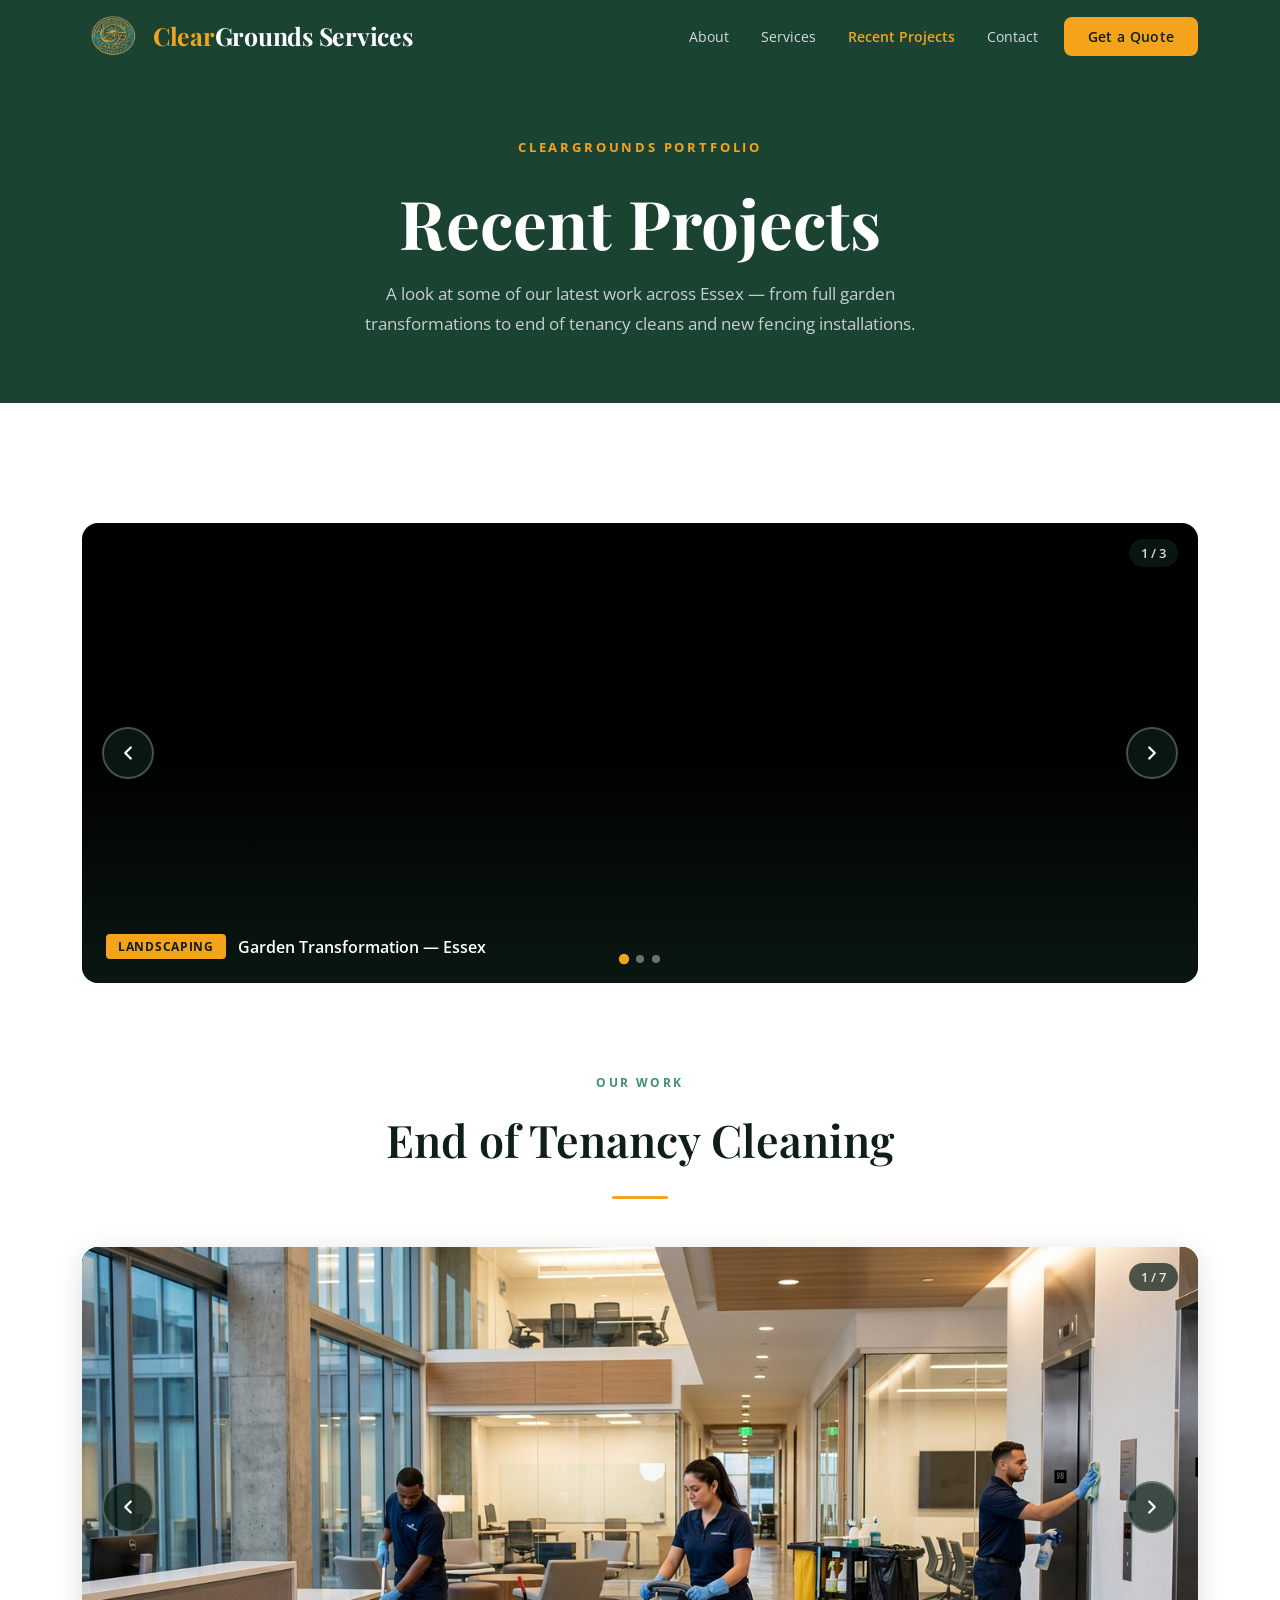
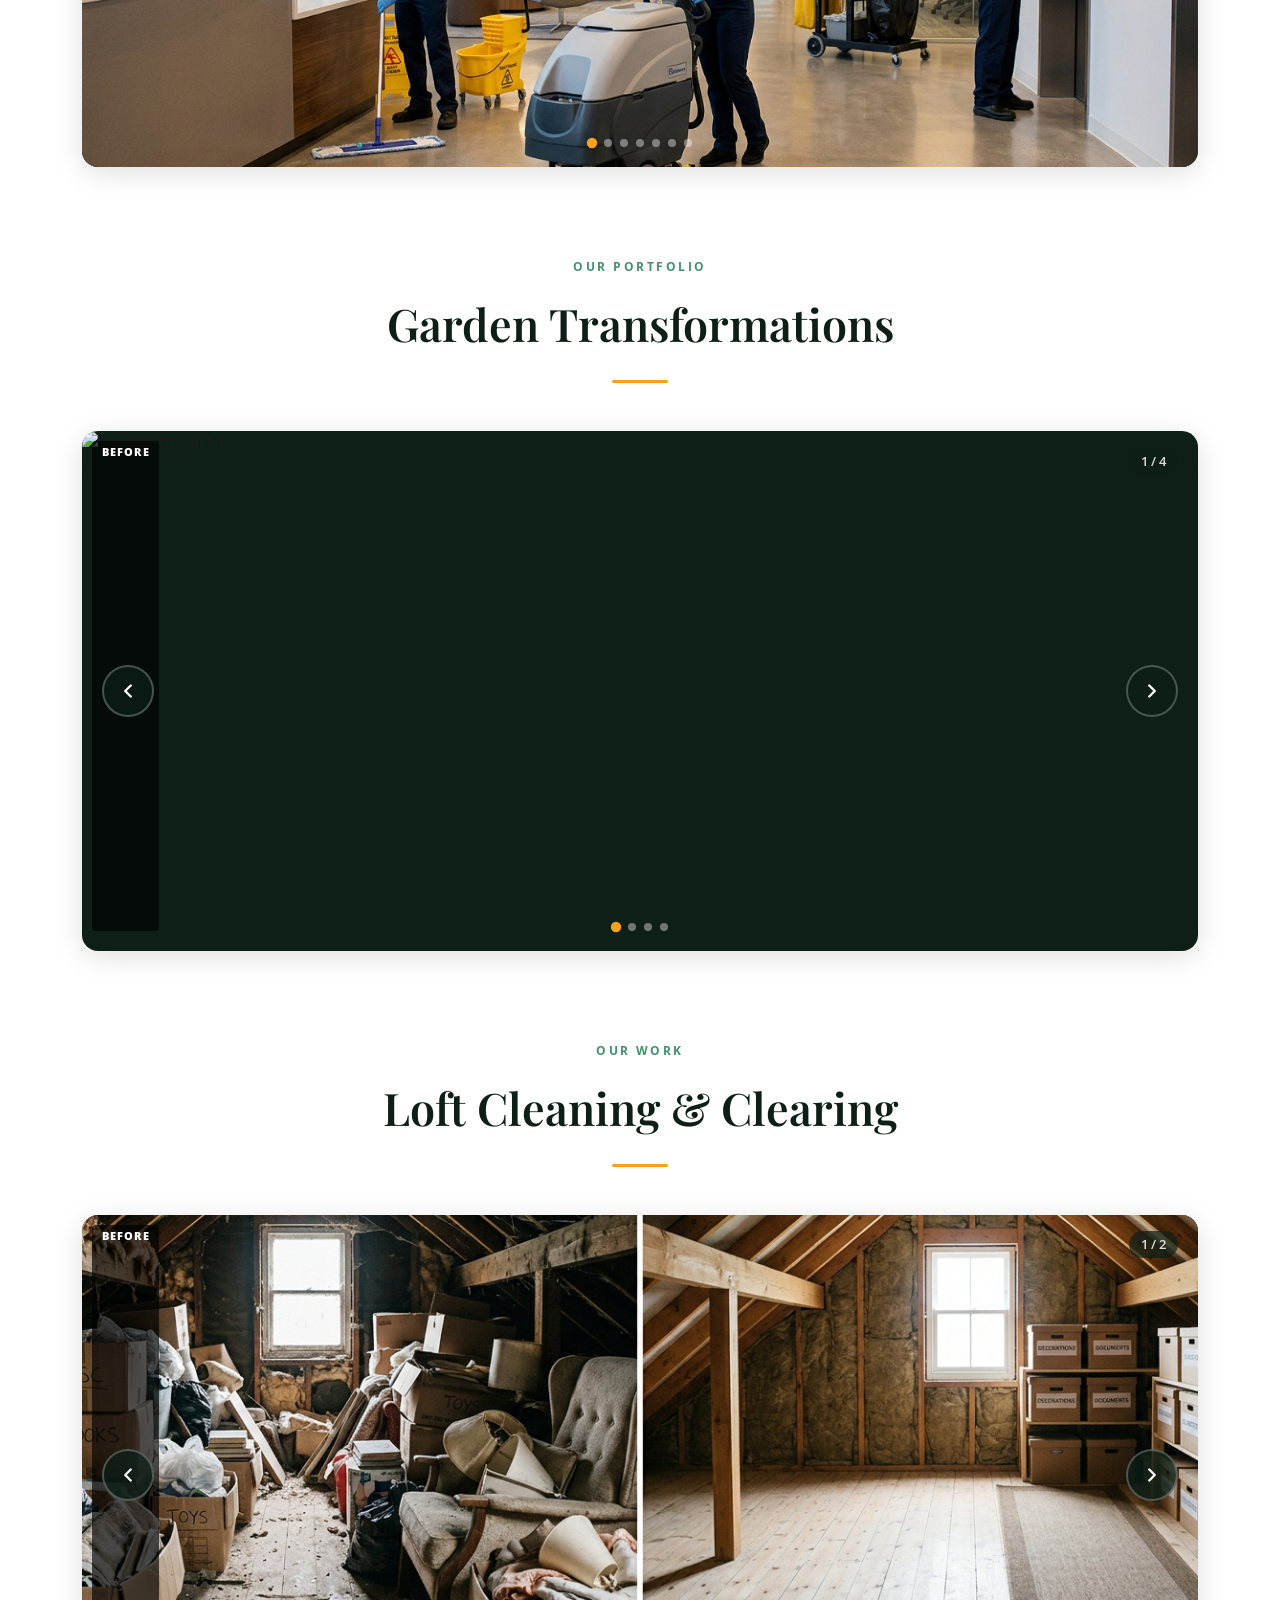
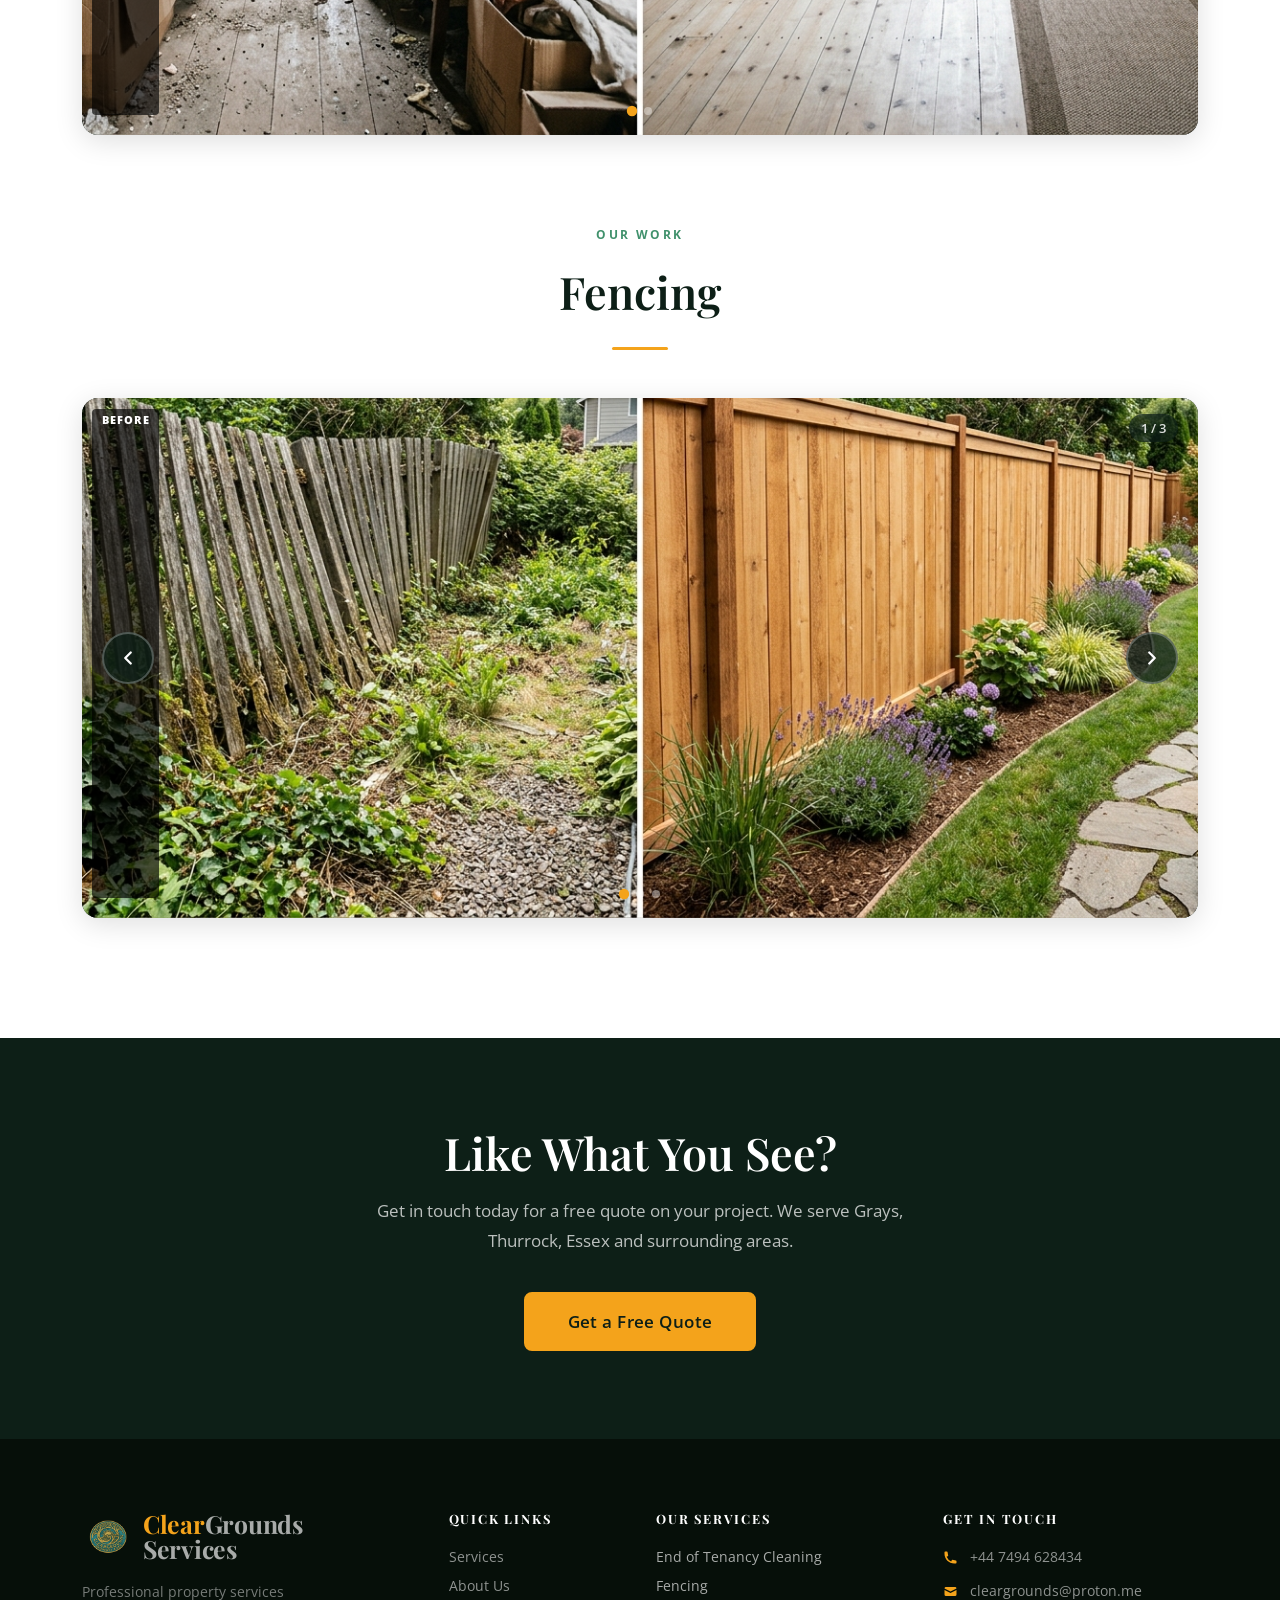
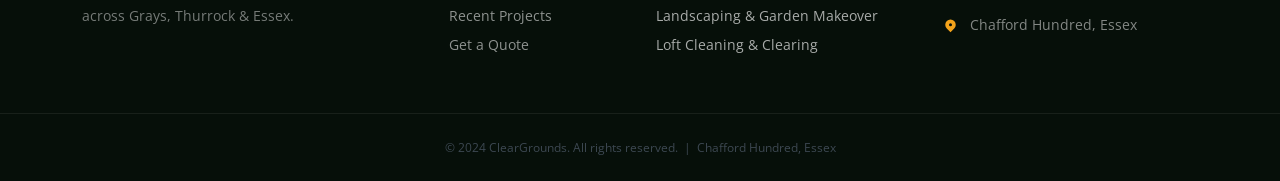
==== commit 8e37b46b: "Update logo text to ClearGrounds Services Co-Authored-By: Claude Sonnet 4.6 <noreply@anthropic.com>" ====
--- a/projects.html
+++ b/projects.html
@@ -10,6 +10,9 @@
   <link rel="preconnect" href="https://fonts.googleapis.com">
   <link rel="preconnect" href="https://fonts.gstatic.com" crossorigin>
   <link href="https://fonts.googleapis.com/css2?family=Playfair+Display:ital,wght@0,400;0,600;0,700;1,400&family=Open+Sans:wght@300;400;600&display=swap" rel="stylesheet">
+  <meta name="google-site-verification" content="iKgLg-PtzW5xTzrPIRxFbF7iNA4i0loKBls_TX6b11A">
+  <link rel="canonical" href="https://www.cleargroundsservices.co.uk/projects.html">
+  <link rel="sitemap" type="application/xml" href="/sitemap.xml">
   <link rel="icon" type="image/jpeg" href="Pictures/newlogo.jpeg">
   <link rel="apple-touch-icon" href="Pictures/newlogo.jpeg">
   <link rel="stylesheet" href="css/style.css">
@@ -21,7 +24,7 @@
     <div class="nav-container">
       <a href="index.html" class="logo">
         <span class="logo-img" aria-hidden="true"></span>
-        <span class="logo-text"><span class="logo-clear">Clear</span><span class="logo-grounds">Grounds</span></span>
+        <span class="logo-text"><span class="logo-clear">Clear</span><span class="logo-grounds">Grounds Services</span></span>
       </a>
 
       <button class="hamburger" id="hamburger" aria-label="Toggle navigation menu" aria-expanded="false">
@@ -298,7 +301,7 @@
       <div class="footer-brand">
         <a href="index.html" class="logo logo-footer">
           <span class="logo-img" aria-hidden="true"></span>
-          <span class="logo-text"><span class="logo-clear">Clear</span><span class="logo-grounds logo-grounds-footer">Grounds</span></span>
+          <span class="logo-text"><span class="logo-clear">Clear</span><span class="logo-grounds logo-grounds-footer">Grounds Services</span></span>
         </a>
         <p class="footer-tagline">Professional property services across Grays, Thurrock &amp; Essex.</p>
       </div>
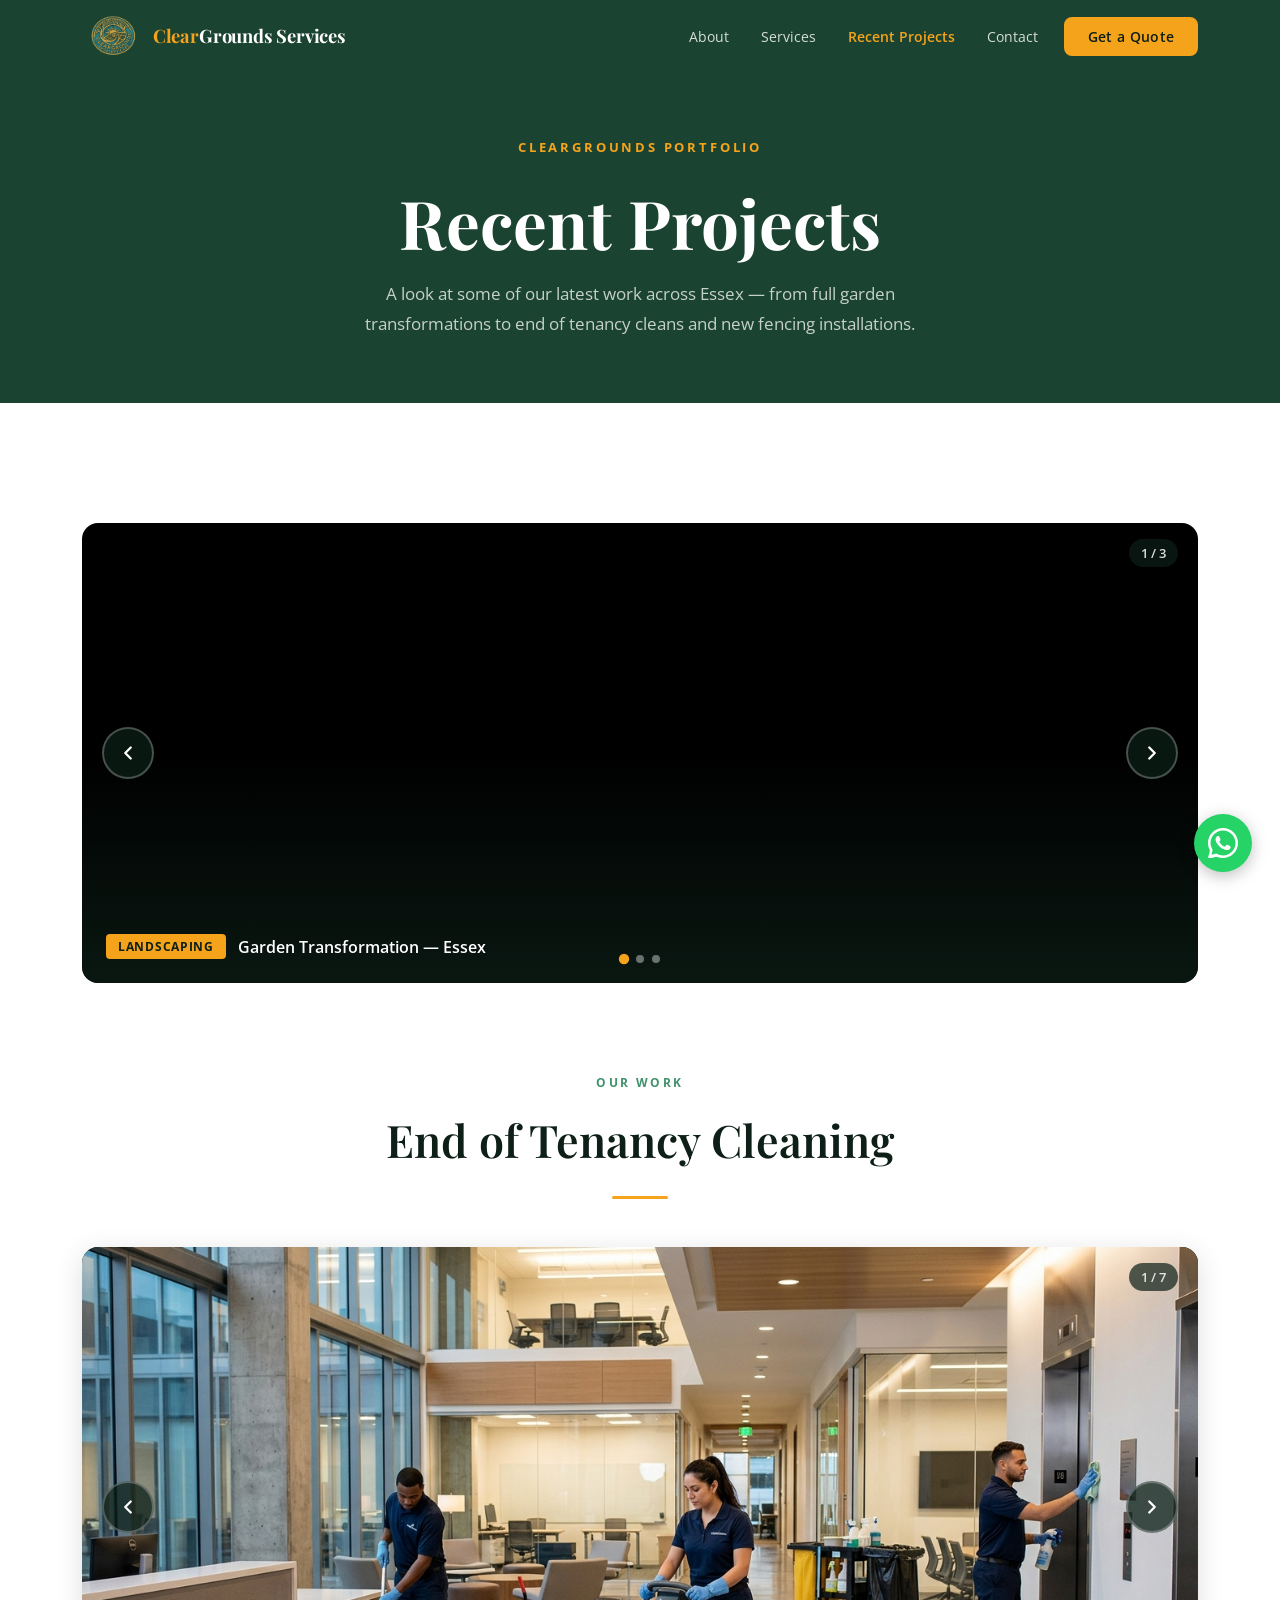
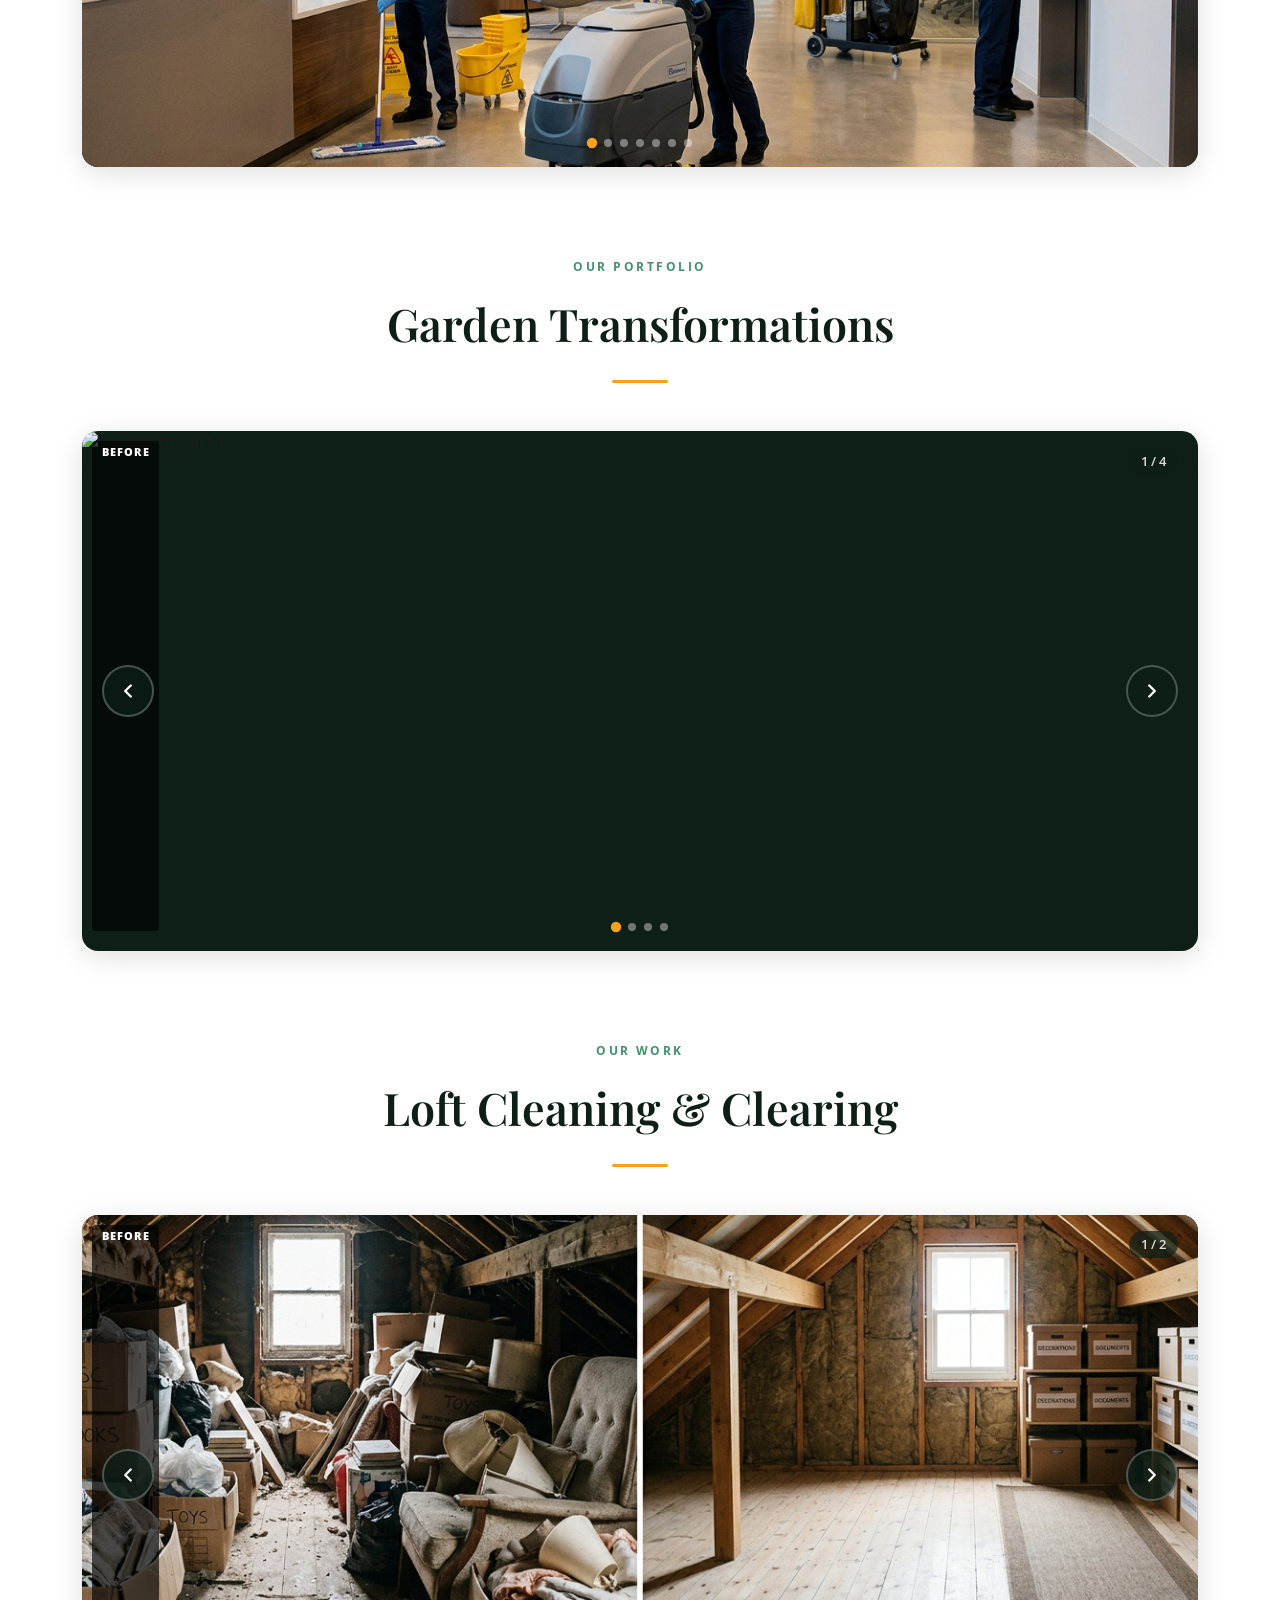
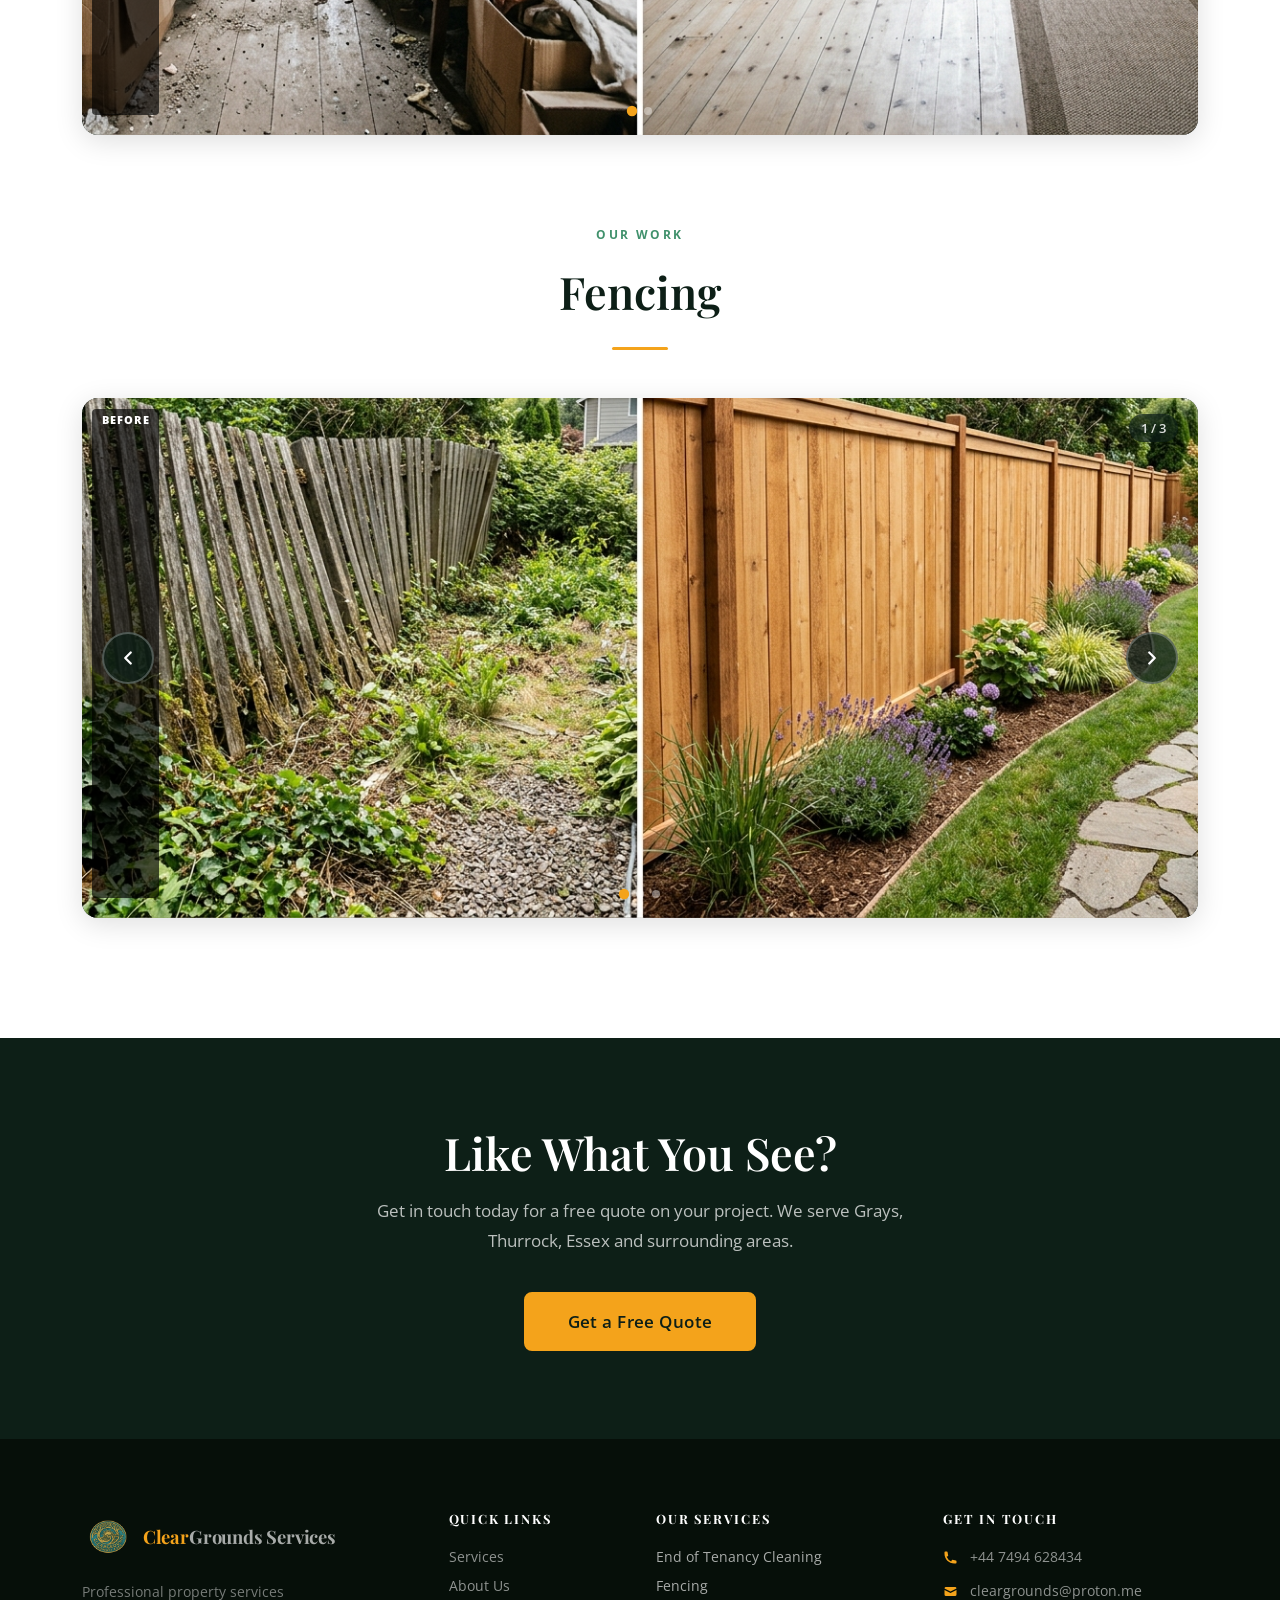
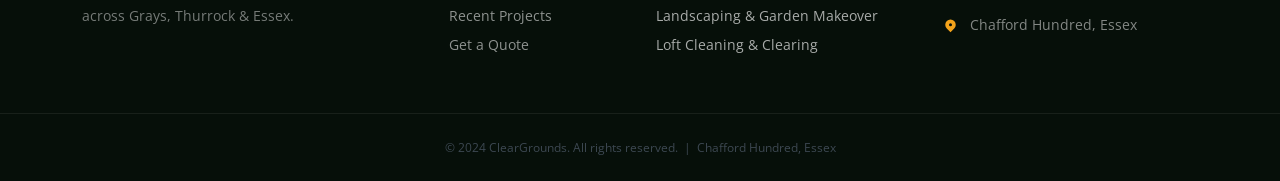
==== commit 1b5cc9ed: "Add WhatsApp button to modal and floating button on all pages Co-Authored-By: Claude Sonnet 4.6 <nor" ====
--- a/projects.html
+++ b/projects.html
@@ -371,10 +371,19 @@
           </svg>
           <span><strong>Email Us</strong><small>cleargrounds@proton.me</small></span>
         </a>
+        <a href="https://wa.me/447494628434" target="_blank" rel="noopener" class="modal-btn modal-btn-whatsapp">
+          <svg viewBox="0 0 24 24" fill="currentColor" aria-hidden="true"><path d="M17.472 14.382c-.297-.149-1.758-.867-2.03-.967-.273-.099-.471-.148-.67.15-.197.297-.767.966-.94 1.164-.173.199-.347.223-.644.075-.297-.15-1.255-.463-2.39-1.475-.883-.788-1.48-1.761-1.653-2.059-.173-.297-.018-.458.13-.606.134-.133.298-.347.446-.52.149-.174.198-.298.298-.497.099-.198.05-.371-.025-.52-.075-.149-.669-1.612-.916-2.207-.242-.579-.487-.5-.669-.51-.173-.008-.371-.01-.57-.01-.198 0-.52.074-.792.372-.272.297-1.04 1.016-1.04 2.479 0 1.462 1.065 2.875 1.213 3.074.149.198 2.096 3.2 5.077 4.487.709.306 1.262.489 1.694.625.712.227 1.36.195 1.871.118.571-.085 1.758-.719 2.006-1.413.248-.694.248-1.289.173-1.413-.074-.124-.272-.198-.57-.347z"/><path d="M12 0C5.373 0 0 5.373 0 12c0 2.127.558 4.126 1.532 5.862L.057 23.882a.5.5 0 00.611.611l6.02-1.475A11.95 11.95 0 0012 24c6.627 0 12-5.373 12-12S18.627 0 12 0zm0 22a9.95 9.95 0 01-5.073-1.387l-.364-.216-3.773.924.944-3.773-.236-.374A9.96 9.96 0 012 12C2 6.477 6.477 2 12 2s10 4.477 10 10-4.477 10-10 10z"/></svg>
+          <span><strong>WhatsApp</strong><small>+44 7494 628434</small></span>
+        </a>
       </div>
       <p class="modal-note">We'll get back to you within 24 hours.</p>
     </div>
   </div>
+
+  <!-- Floating WhatsApp Button -->
+  <a href="https://wa.me/447494628434" target="_blank" rel="noopener" class="whatsapp-float" aria-label="Chat on WhatsApp">
+    <svg viewBox="0 0 24 24" fill="currentColor" aria-hidden="true"><path d="M17.472 14.382c-.297-.149-1.758-.867-2.03-.967-.273-.099-.471-.148-.67.15-.197.297-.767.966-.94 1.164-.173.199-.347.223-.644.075-.297-.15-1.255-.463-2.39-1.475-.883-.788-1.48-1.761-1.653-2.059-.173-.297-.018-.458.13-.606.134-.133.298-.347.446-.52.149-.174.198-.298.298-.497.099-.198.05-.371-.025-.52-.075-.149-.669-1.612-.916-2.207-.242-.579-.487-.5-.669-.51-.173-.008-.371-.01-.57-.01-.198 0-.52.074-.792.372-.272.297-1.04 1.016-1.04 2.479 0 1.462 1.065 2.875 1.213 3.074.149.198 2.096 3.2 5.077 4.487.709.306 1.262.489 1.694.625.712.227 1.36.195 1.871.118.571-.085 1.758-.719 2.006-1.413.248-.694.248-1.289.173-1.413-.074-.124-.272-.198-.57-.347z"/><path d="M12 0C5.373 0 0 5.373 0 12c0 2.127.558 4.126 1.532 5.862L.057 23.882a.5.5 0 00.611.611l6.02-1.475A11.95 11.95 0 0012 24c6.627 0 12-5.373 12-12S18.627 0 12 0zm0 22a9.95 9.95 0 01-5.073-1.387l-.364-.216-3.773.924.944-3.773-.236-.374A9.96 9.96 0 012 12C2 6.477 6.477 2 12 2s10 4.477 10 10-4.477 10-10 10z"/></svg>
+  </a>
 
   <script src="js/main.js"></script>
 </body>
--- a/css/style.css
+++ b/css/style.css
@@ -233,7 +233,7 @@
 }
 .logo-text {
   font-family: var(--font-heading);
-  font-size: 1.55rem;
+  font-size: 1.15rem;
   font-weight: 700;
   line-height: 1;
   letter-spacing: -0.01em;
@@ -1218,6 +1218,40 @@
   box-shadow: var(--shadow-md);
 }
 
+.modal-btn-whatsapp {
+  background: #25D366;
+  color: var(--color-white);
+  border-color: #25D366;
+}
+.modal-btn-whatsapp:hover {
+  background: #1ebe5d;
+  border-color: #1ebe5d;
+  transform: translateY(-2px);
+  box-shadow: var(--shadow-md);
+}
+
+/* Floating WhatsApp button */
+.whatsapp-float {
+  position: fixed;
+  bottom: 1.75rem;
+  right: 1.75rem;
+  width: 58px;
+  height: 58px;
+  background: #25D366;
+  border-radius: 50%;
+  display: flex;
+  align-items: center;
+  justify-content: center;
+  box-shadow: 0 4px 16px rgba(0,0,0,0.25);
+  z-index: 999;
+  transition: transform 0.2s ease, box-shadow 0.2s ease;
+}
+.whatsapp-float svg { width: 30px; height: 30px; color: #fff; }
+.whatsapp-float:hover {
+  transform: scale(1.1);
+  box-shadow: 0 6px 24px rgba(0,0,0,0.3);
+}
+
 .modal-note {
   font-size: 0.8rem;
   color: var(--color-gray);
@@ -1255,7 +1289,7 @@
     box-shadow: 0 2px 16px rgba(0,0,0,0.3);
   }
 
-  .logo-text { font-size: 1.4rem; }
+  .logo-text { font-size: 1rem; }
   .logo-icon { width: 28px; height: 28px; }
 
   .hamburger { display: flex; }
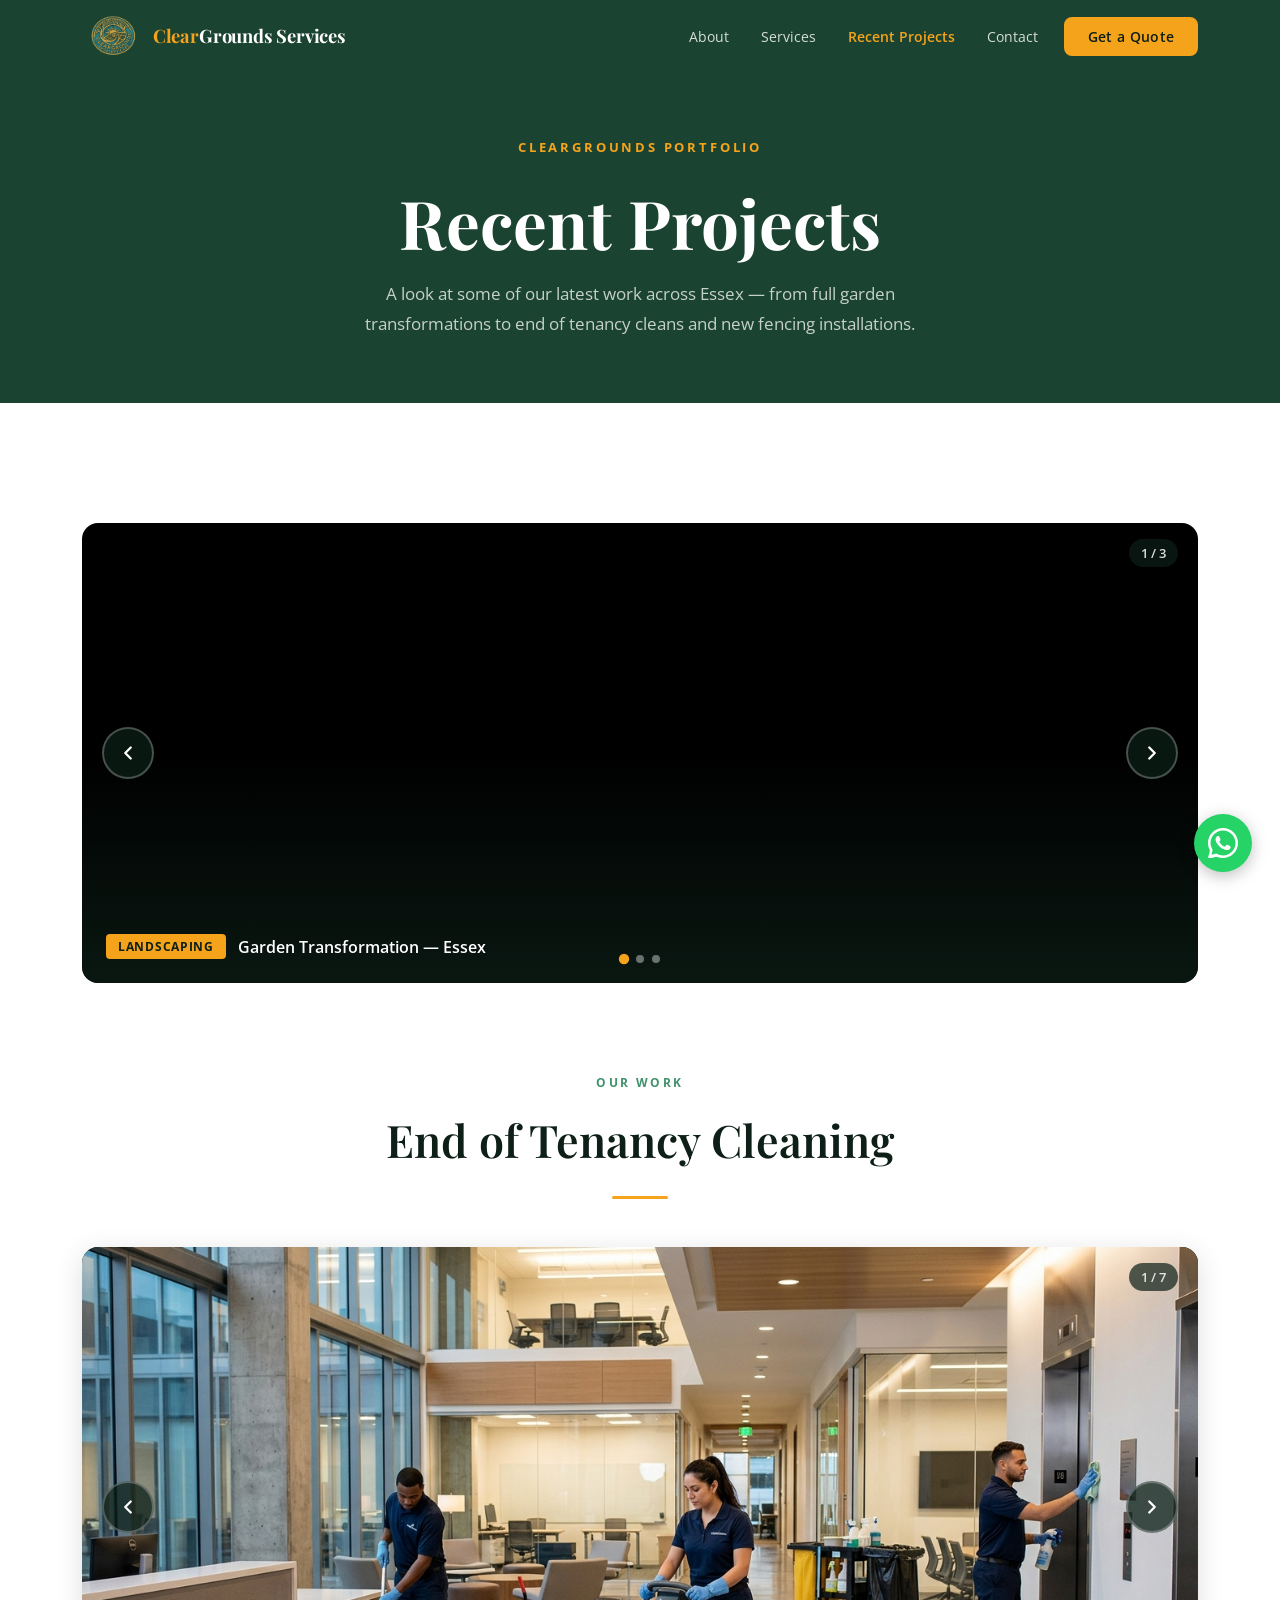
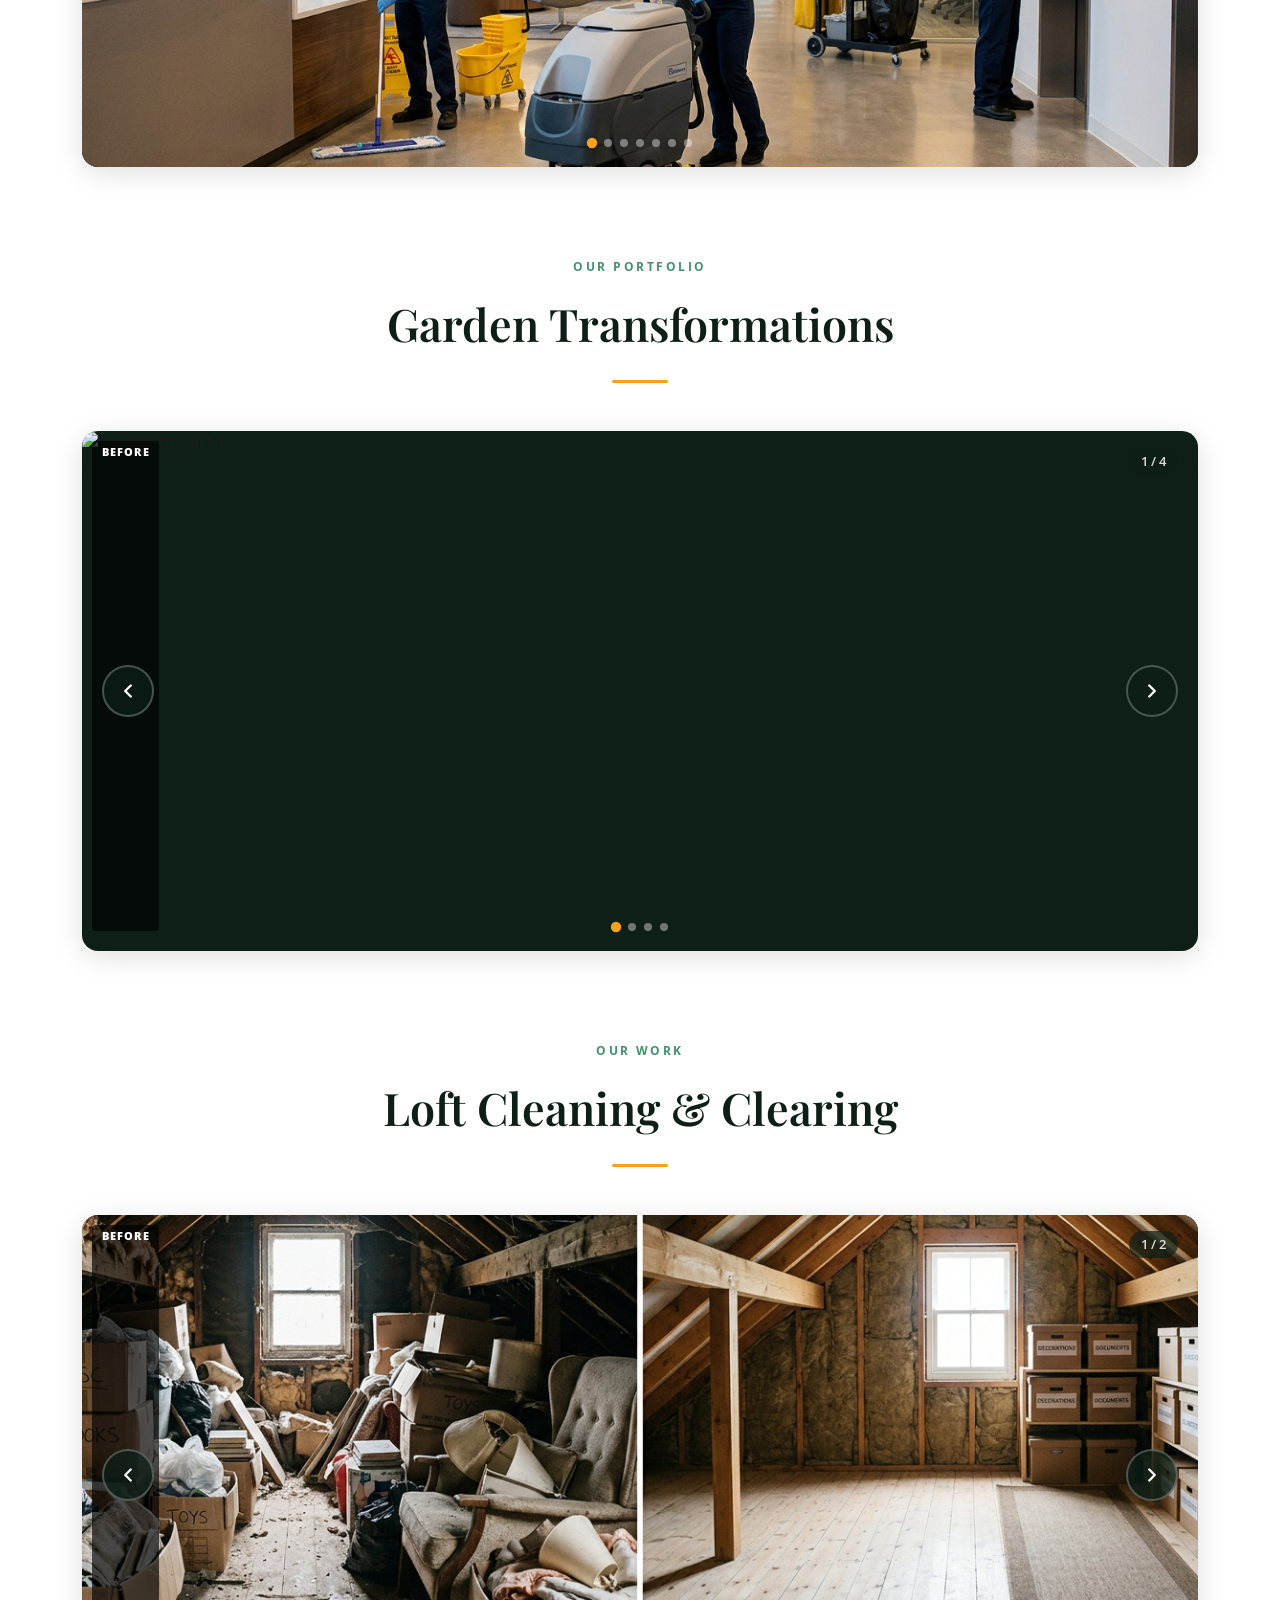
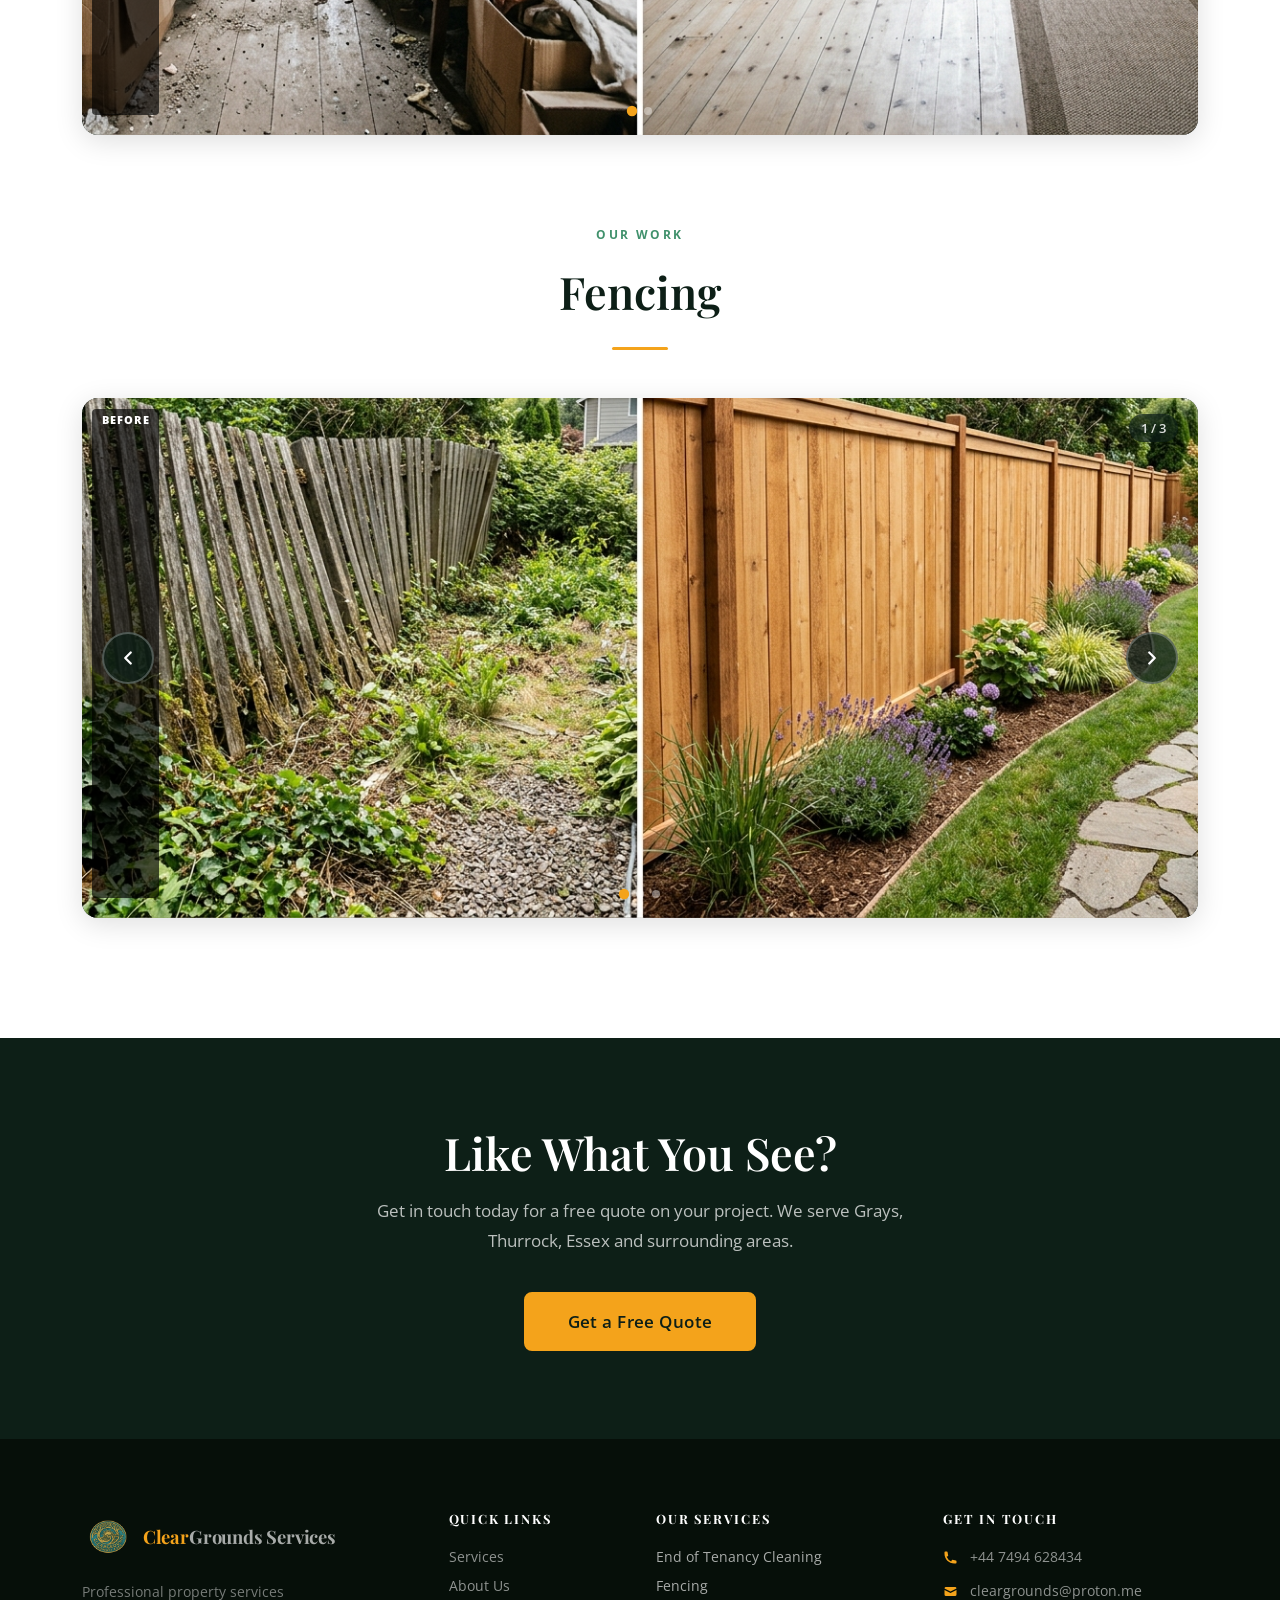
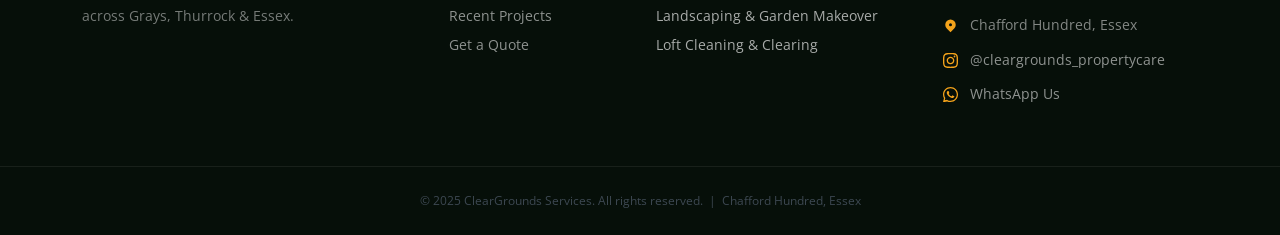
==== commit fb70552f: "Add Instagram and WhatsApp to footer, update copyright year Co-Authored-By: Claude Sonnet 4.6 <norep" ====
--- a/projects.html
+++ b/projects.html
@@ -338,11 +338,19 @@
             <svg viewBox="0 0 20 20" fill="currentColor" aria-hidden="true"><path fill-rule="evenodd" d="M5.05 4.05a7 7 0 119.9 9.9L10 18.9l-4.95-4.95a7 7 0 010-9.9zM10 11a2 2 0 100-4 2 2 0 000 4z" clip-rule="evenodd"/></svg>
             <span>Chafford Hundred, Essex</span>
           </li>
+          <li>
+            <svg viewBox="0 0 24 24" fill="currentColor" aria-hidden="true"><path d="M12 2.163c3.204 0 3.584.012 4.85.07 3.252.148 4.771 1.691 4.919 4.919.058 1.265.069 1.645.069 4.849 0 3.205-.012 3.584-.069 4.849-.149 3.225-1.664 4.771-4.919 4.919-1.266.058-1.644.07-4.85.07-3.204 0-3.584-.012-4.849-.07-3.26-.149-4.771-1.699-4.919-4.92-.058-1.265-.07-1.644-.07-4.849 0-3.204.013-3.583.07-4.849.149-3.227 1.664-4.771 4.919-4.919 1.266-.057 1.645-.069 4.849-.069zm0-2.163c-3.259 0-3.667.014-4.947.072-4.358.2-6.78 2.618-6.98 6.98-.059 1.281-.073 1.689-.073 4.948 0 3.259.014 3.668.072 4.948.2 4.358 2.618 6.78 6.98 6.98 1.281.058 1.689.072 4.948.072 3.259 0 3.668-.014 4.948-.072 4.354-.2 6.782-2.618 6.979-6.98.059-1.28.073-1.689.073-4.948 0-3.259-.014-3.667-.072-4.947-.196-4.354-2.617-6.78-6.979-6.98-1.281-.059-1.69-.073-4.949-.073zm0 5.838c-3.403 0-6.162 2.759-6.162 6.162s2.759 6.163 6.162 6.163 6.162-2.759 6.162-6.163c0-3.403-2.759-6.162-6.162-6.162zm0 10.162c-2.209 0-4-1.79-4-4 0-2.209 1.791-4 4-4s4 1.791 4 4c0 2.21-1.791 4-4 4zm6.406-11.845c-.796 0-1.441.645-1.441 1.44s.645 1.44 1.441 1.44c.795 0 1.439-.645 1.439-1.44s-.644-1.44-1.439-1.44z"/></svg>
+            <a href="https://www.instagram.com/cleargrounds_propertycare" target="_blank" rel="noopener">@cleargrounds_propertycare</a>
+          </li>
+          <li>
+            <svg viewBox="0 0 24 24" fill="currentColor" aria-hidden="true"><path d="M17.472 14.382c-.297-.149-1.758-.867-2.03-.967-.273-.099-.471-.148-.67.15-.197.297-.767.966-.94 1.164-.173.199-.347.223-.644.075-.297-.15-1.255-.463-2.39-1.475-.883-.788-1.48-1.761-1.653-2.059-.173-.297-.018-.458.13-.606.134-.133.298-.347.446-.52.149-.174.198-.298.298-.497.099-.198.05-.371-.025-.52-.075-.149-.669-1.612-.916-2.207-.242-.579-.487-.5-.669-.51-.173-.008-.371-.01-.57-.01-.198 0-.52.074-.792.372-.272.297-1.04 1.016-1.04 2.479 0 1.462 1.065 2.875 1.213 3.074.149.198 2.096 3.2 5.077 4.487.709.306 1.262.489 1.694.625.712.227 1.36.195 1.871.118.571-.085 1.758-.719 2.006-1.413.248-.694.248-1.289.173-1.413-.074-.124-.272-.198-.57-.347z"/><path d="M12 0C5.373 0 0 5.373 0 12c0 2.127.558 4.126 1.532 5.862L.057 23.882a.5.5 0 00.611.611l6.02-1.475A11.95 11.95 0 0012 24c6.627 0 12-5.373 12-12S18.627 0 12 0zm0 22a9.95 9.95 0 01-5.073-1.387l-.364-.216-3.773.924.944-3.773-.236-.374A9.96 9.96 0 012 12C2 6.477 6.477 2 12 2s10 4.477 10 10-4.477 10-10 10z"/></svg>
+            <a href="https://wa.me/447494628434" target="_blank" rel="noopener">WhatsApp Us</a>
+          </li>
         </ul>
       </div>
     </div>
     <div class="footer-bottom">
-      <p>&copy; 2024 ClearGrounds. All rights reserved. &nbsp;|&nbsp; Chafford Hundred, Essex</p>
+      <p>&copy; 2025 ClearGrounds Services. All rights reserved. &nbsp;|&nbsp; Chafford Hundred, Essex</p>
     </div>
   </footer>
 
